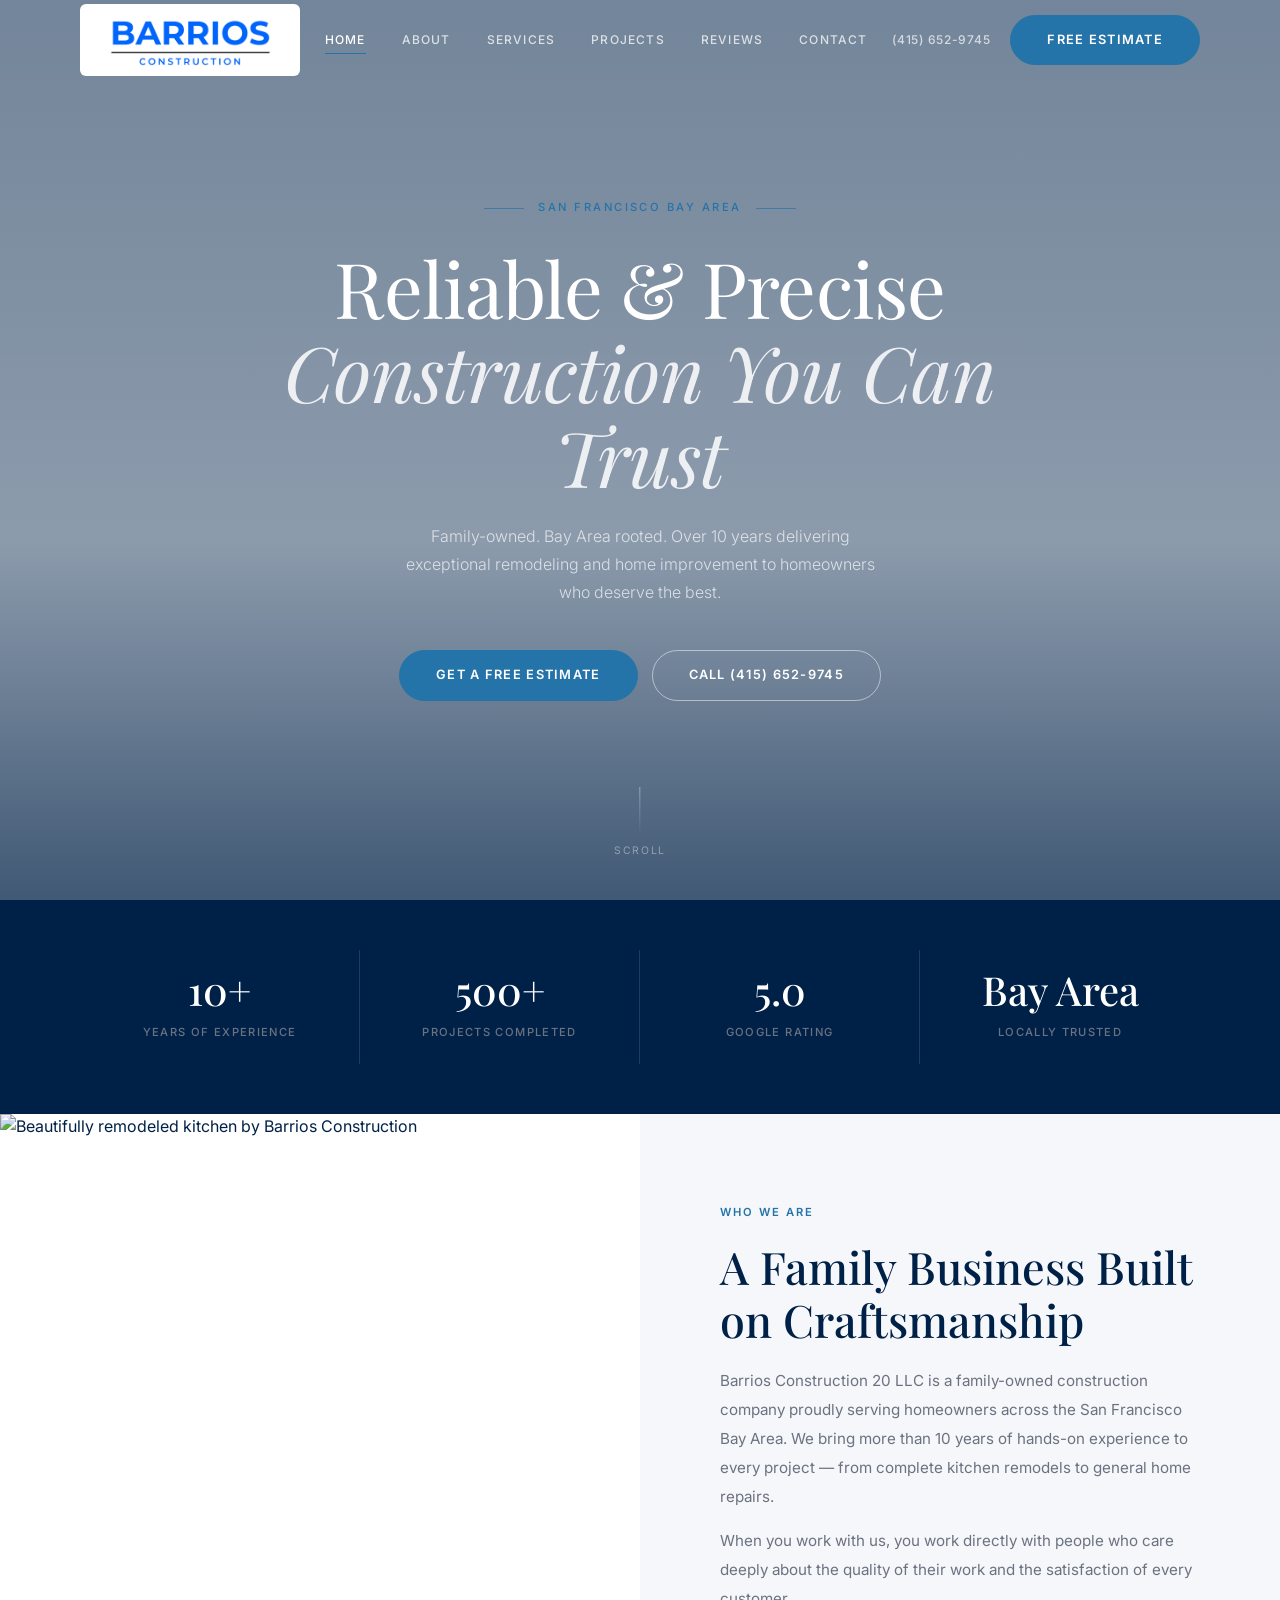
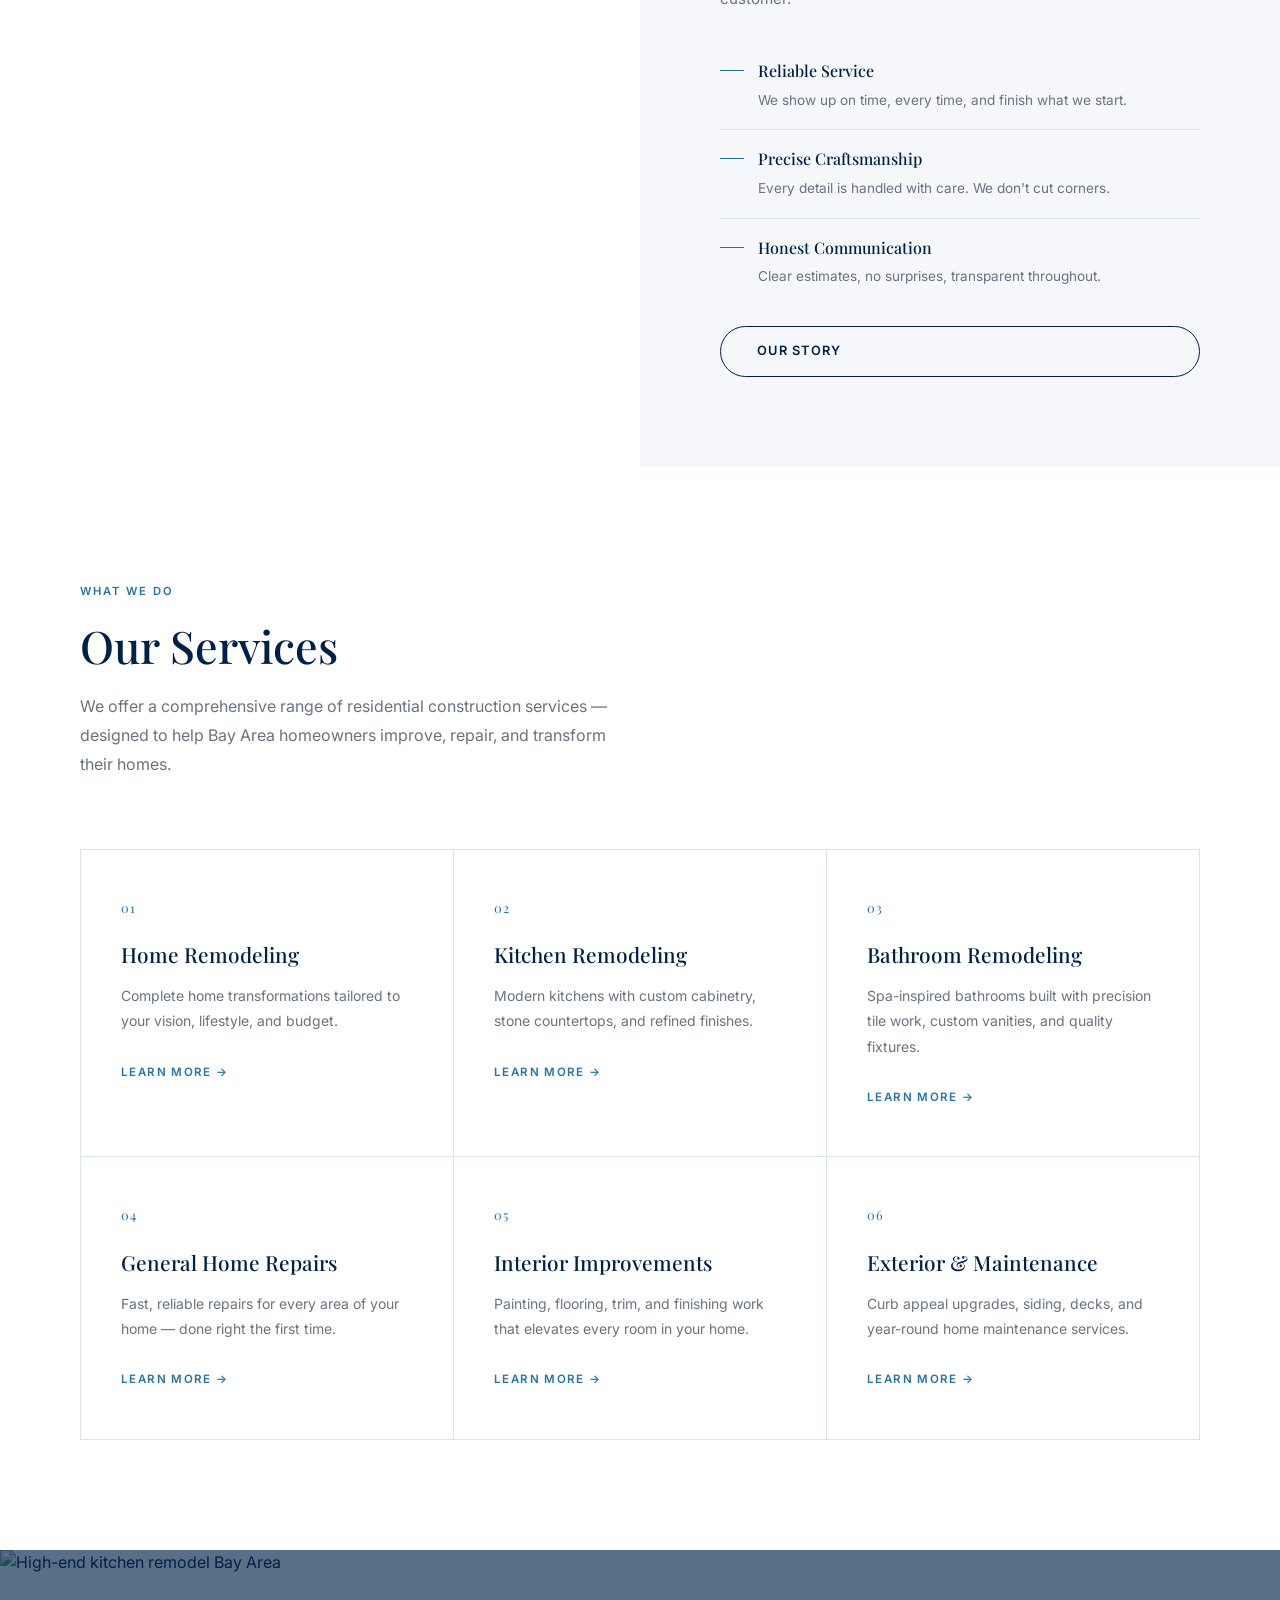
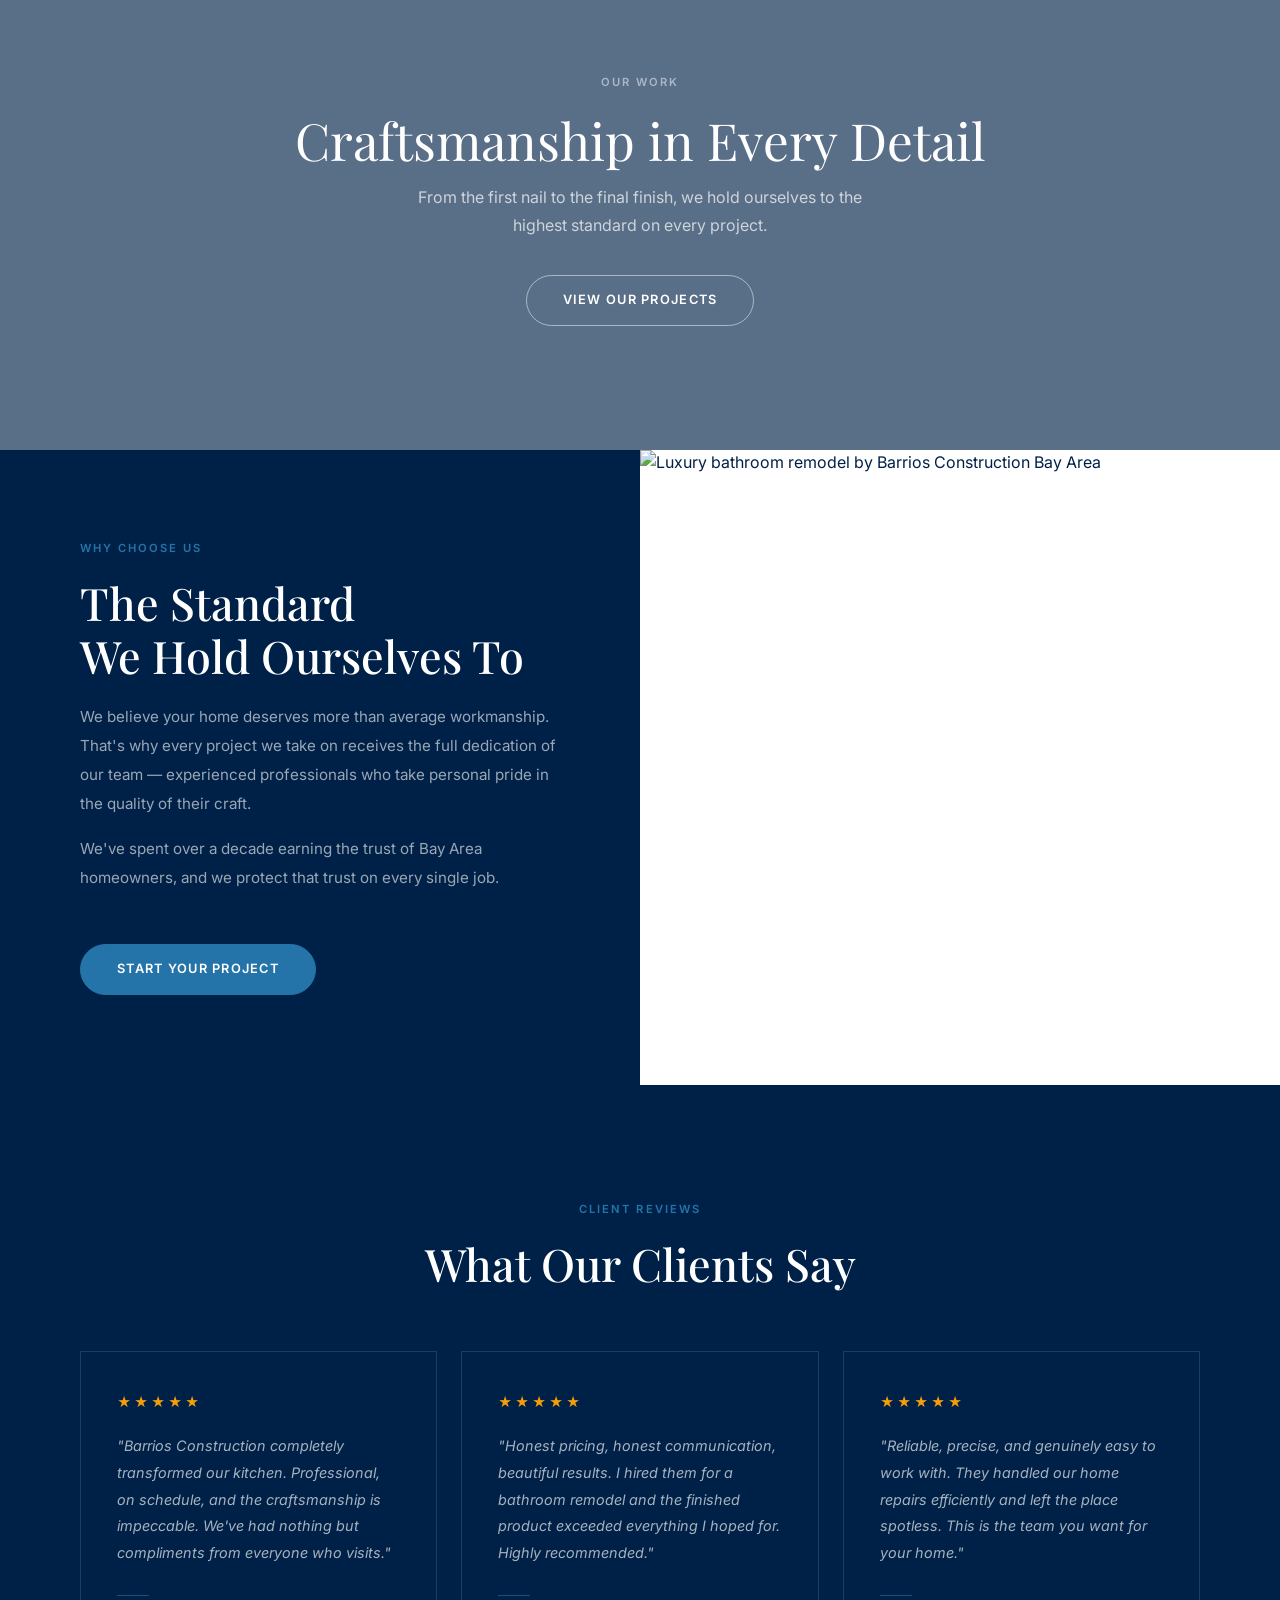
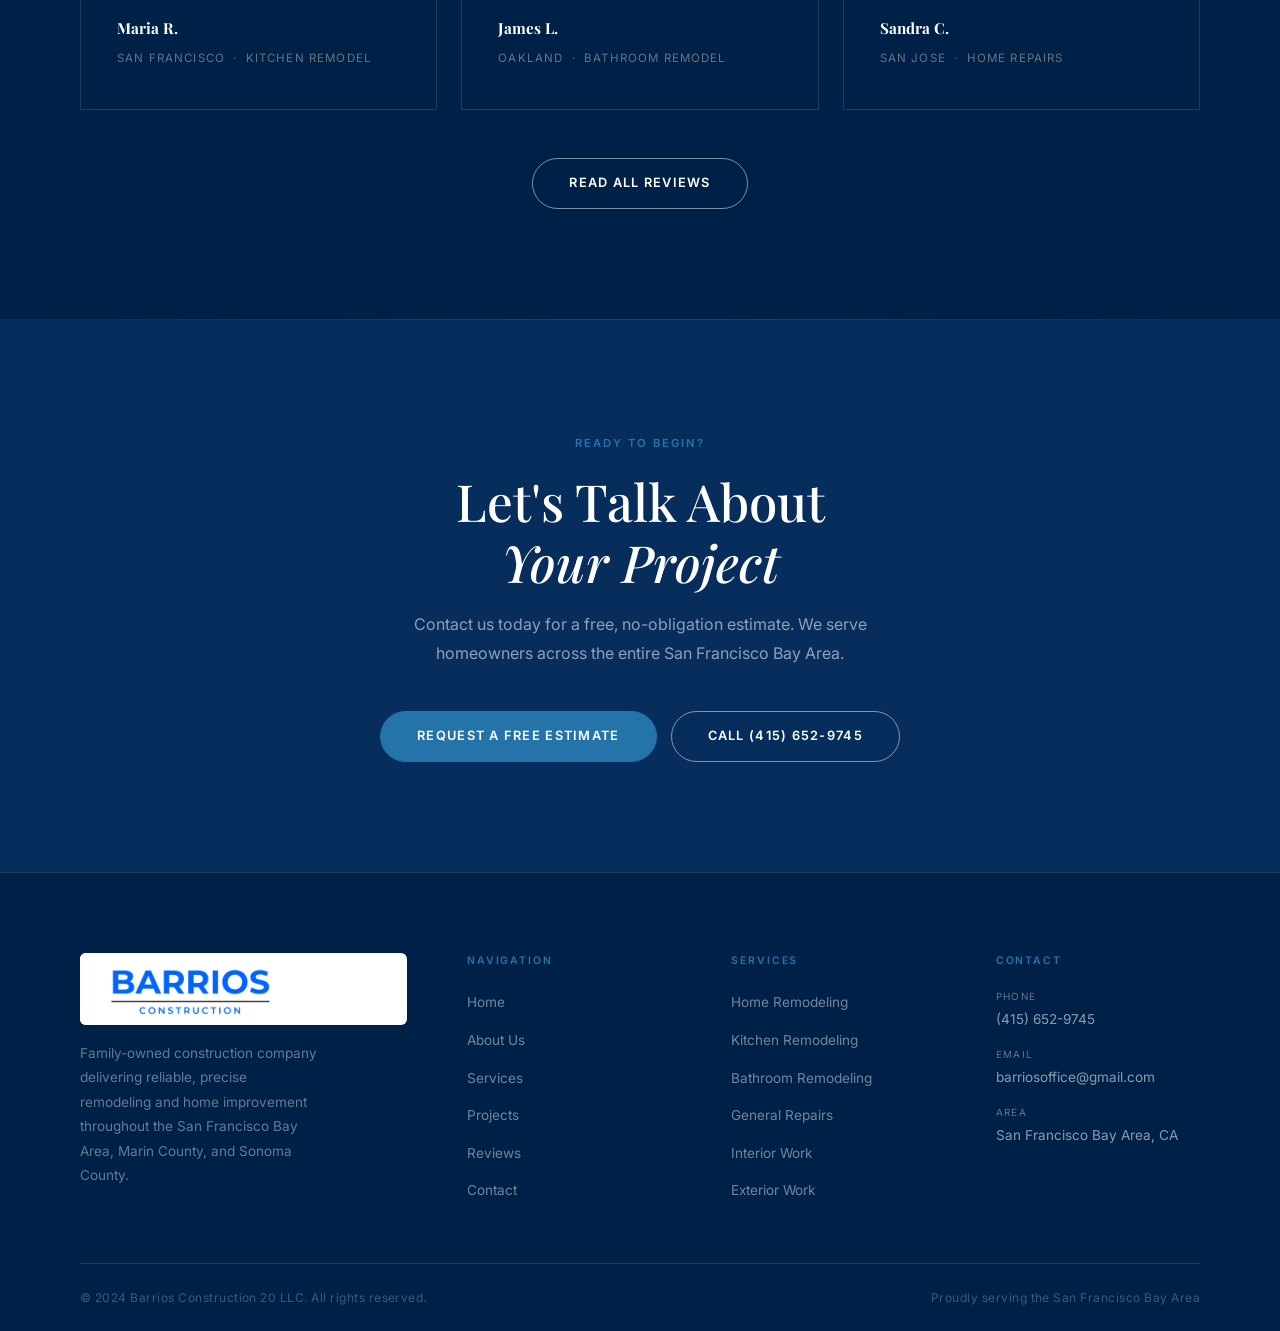
==== index.html @ 97665e60 "Add files via upload" ====
<!DOCTYPE html>
<html lang="en">
<head>
  <meta charset="UTF-8" />
  <meta name="viewport" content="width=device-width, initial-scale=1.0" />
  <title>Barrios Construction 20 LLC | Remodeling Contractor — San Francisco Bay Area</title>
  <meta name="description" content="Barrios Construction 20 LLC — family-owned remodeling contractor serving the San Francisco Bay Area. Kitchen remodeling, bathroom remodeling, and home improvement. Call (415) 652-9745." />
  <link rel="stylesheet" href="css/styles.css" />
  <script type="application/ld+json">
  {
    "@context": "https://schema.org",
    "@type": "GeneralContractor",
    "name": "Barrios Construction 20 LLC",
    "telephone": "+14156529745",
    "email": "barriosoffice@gmail.com",
    "areaServed": "San Francisco Bay Area",
    "address": { "@type": "PostalAddress", "addressRegion": "CA", "addressCountry": "US" }
  }
  </script>
</head>
<body>

  <header class="site-header">
    <div class="container">
      <div class="header-inner">
        <a href="index.html" class="logo logo-img-wrap">
          <img src="images/barrios-logo.png" alt="Barrios Construction" class="logo-img" />
        </a>
        <nav class="main-nav" aria-label="Main">
          <a href="index.html" class="active">Home</a>
          <a href="about.html">About</a>
          <a href="services.html">Services</a>
          <a href="projects.html">Projects</a>
          <a href="reviews.html">Reviews</a>
          <a href="contact.html">Contact</a>
        </nav>
        <div class="header-cta">
          <a href="tel:4156529745" class="header-phone">(415) 652-9745</a>
          <a href="contact.html" class="btn btn-gold">Free Estimate</a>
        </div>
        <button class="nav-toggle" aria-label="Menu" aria-expanded="false">
          <span></span><span></span><span></span>
        </button>
      </div>
    </div>
  </header>

  <main>

    <!-- HERO -->
    <section class="hero" aria-label="Hero">
      <div class="hero-bg"></div>
      <div class="hero-overlay"></div>
      <div class="hero-content">
        <div class="hero-eyebrow">San Francisco Bay Area</div>
        <h1>Reliable &amp; Precise<br><em>Construction You Can Trust</em></h1>
        <p class="hero-sub">Family-owned. Bay Area rooted. Over 10 years delivering exceptional remodeling and home improvement to homeowners who deserve the best.</p>
        <div class="hero-btns">
          <a href="contact.html" class="btn btn-gold">Get a Free Estimate</a>
          <a href="tel:4156529745" class="btn btn-outline-white">Call (415) 652-9745</a>
        </div>
      </div>
      <div class="hero-scroll" aria-hidden="true">
        <div class="scroll-line"></div>
        <span>Scroll</span>
      </div>
    </section>

    <!-- STATS STRIP -->
    <div class="intro-strip" aria-label="Company highlights">
      <div class="container">
        <div class="intro-strip-inner">
          <div class="intro-stat">
            <strong>10+</strong>
            <span>Years of Experience</span>
          </div>
          <div class="intro-stat">
            <strong>500+</strong>
            <span>Projects Completed</span>
          </div>
          <div class="intro-stat">
            <strong>5.0</strong>
            <span>Google Rating</span>
          </div>
          <div class="intro-stat">
            <strong>Bay Area</strong>
            <span>Locally Trusted</span>
          </div>
        </div>
      </div>
    </div>

    <!-- ABOUT SPLIT -->
    <section class="split-section" aria-labelledby="about-heading">
      <div class="split-img">
        <img src="https://images.unsplash.com/photo-1484154218962-a197022b5858?w=900&q=85" alt="Beautifully remodeled kitchen by Barrios Construction" loading="lazy" />
      </div>
      <div class="split-content light">
        <span class="eyebrow">Who We Are</span>
        <h2 class="section-title" id="about-heading">A Family Business Built on Craftsmanship</h2>
        <p>Barrios Construction 20 LLC is a family-owned construction company proudly serving homeowners across the San Francisco Bay Area. We bring more than 10 years of hands-on experience to every project — from complete kitchen remodels to general home repairs.</p>
        <p>When you work with us, you work directly with people who care deeply about the quality of their work and the satisfaction of every customer.</p>
        <div class="values-list">
          <div class="value-item">
            <div class="value-line"></div>
            <div>
              <h4>Reliable Service</h4>
              <p>We show up on time, every time, and finish what we start.</p>
            </div>
          </div>
          <div class="value-item">
            <div class="value-line"></div>
            <div>
              <h4>Precise Craftsmanship</h4>
              <p>Every detail is handled with care. We don't cut corners.</p>
            </div>
          </div>
          <div class="value-item">
            <div class="value-line"></div>
            <div>
              <h4>Honest Communication</h4>
              <p>Clear estimates, no surprises, transparent throughout.</p>
            </div>
          </div>
        </div>
        <a href="about.html" class="btn btn-outline-dark">Our Story</a>
      </div>
    </section>

    <!-- SERVICES -->
    <section class="section-pad" aria-labelledby="services-heading" style="background: var(--white);">
      <div class="container">
        <div class="services-intro">
          <span class="eyebrow">What We Do</span>
          <h2 class="section-title" id="services-heading">Our Services</h2>
          <p class="section-sub">We offer a comprehensive range of residential construction services — designed to help Bay Area homeowners improve, repair, and transform their homes.</p>
        </div>
        <div class="services-grid">
          <div class="service-card">
            <span class="service-num">01</span>
            <h3>Home Remodeling</h3>
            <p>Complete home transformations tailored to your vision, lifestyle, and budget.</p>
            <a href="services.html#home-remodeling" class="service-link">Learn more &rarr;</a>
          </div>
          <div class="service-card">
            <span class="service-num">02</span>
            <h3>Kitchen Remodeling</h3>
            <p>Modern kitchens with custom cabinetry, stone countertops, and refined finishes.</p>
            <a href="services.html#kitchen-remodeling" class="service-link">Learn more &rarr;</a>
          </div>
          <div class="service-card">
            <span class="service-num">03</span>
            <h3>Bathroom Remodeling</h3>
            <p>Spa-inspired bathrooms built with precision tile work, custom vanities, and quality fixtures.</p>
            <a href="services.html#bathroom-remodeling" class="service-link">Learn more &rarr;</a>
          </div>
          <div class="service-card">
            <span class="service-num">04</span>
            <h3>General Home Repairs</h3>
            <p>Fast, reliable repairs for every area of your home — done right the first time.</p>
            <a href="services.html#home-repairs" class="service-link">Learn more &rarr;</a>
          </div>
          <div class="service-card">
            <span class="service-num">05</span>
            <h3>Interior Improvements</h3>
            <p>Painting, flooring, trim, and finishing work that elevates every room in your home.</p>
            <a href="services.html#interior-improvements" class="service-link">Learn more &rarr;</a>
          </div>
          <div class="service-card">
            <span class="service-num">06</span>
            <h3>Exterior &amp; Maintenance</h3>
            <p>Curb appeal upgrades, siding, decks, and year-round home maintenance services.</p>
            <a href="services.html#exterior-improvements" class="service-link">Learn more &rarr;</a>
          </div>
        </div>
      </div>
    </section>

    <!-- FULL BLEED IMAGE BANNER -->
    <div class="img-banner" aria-hidden="true">
      <img src="https://images.unsplash.com/photo-1556912173-3bb406ef7e77?w=1600&q=85" alt="High-end kitchen remodel Bay Area" loading="lazy" />
      <div class="img-banner-overlay">
        <span class="eyebrow eyebrow-light">Our Work</span>
        <h2>Craftsmanship in Every Detail</h2>
        <p>From the first nail to the final finish, we hold ourselves to the highest standard on every project.</p>
        <a href="projects.html" class="btn btn-outline-white">View Our Projects</a>
      </div>
    </div>

    <!-- SECOND SPLIT — DARK -->
    <section class="split-section" aria-labelledby="quality-heading">
      <div class="split-content dark">
        <span class="eyebrow">Why Choose Us</span>
        <h2 class="section-title section-title-light" id="quality-heading">The Standard<br>We Hold Ourselves To</h2>
        <p>We believe your home deserves more than average workmanship. That's why every project we take on receives the full dedication of our team — experienced professionals who take personal pride in the quality of their craft.</p>
        <p>We've spent over a decade earning the trust of Bay Area homeowners, and we protect that trust on every single job.</p>
        <div style="margin-top: 36px;">
          <a href="contact.html" class="btn btn-gold">Start Your Project</a>
        </div>
      </div>
      <div class="split-img">
        <img src="https://images.unsplash.com/photo-1552321554-5fefe8c9ef14?w=900&q=85" alt="Luxury bathroom remodel by Barrios Construction Bay Area" loading="lazy" />
      </div>
    </section>

    <!-- TESTIMONIALS -->
    <section class="testimonials-section section-pad" aria-labelledby="testimonials-heading">
      <div class="container">
        <div class="text-center">
          <span class="eyebrow">Client Reviews</span>
          <h2 class="section-title section-title-light" id="testimonials-heading">What Our Clients Say</h2>
        </div>
        <div class="testimonials-grid">
          <div class="testimonial-card">
            <div class="stars"><span class="star">★</span><span class="star">★</span><span class="star">★</span><span class="star">★</span><span class="star">★</span></div>
            <p class="testimonial-text">"Barrios Construction completely transformed our kitchen. Professional, on schedule, and the craftsmanship is impeccable. We've had nothing but compliments from everyone who visits."</p>
            <div class="testimonial-divider"></div>
            <div class="testimonial-author">
              <strong>Maria R.</strong>
              <span>San Francisco &nbsp;·&nbsp; Kitchen Remodel</span>
            </div>
          </div>
          <div class="testimonial-card">
            <div class="stars"><span class="star">★</span><span class="star">★</span><span class="star">★</span><span class="star">★</span><span class="star">★</span></div>
            <p class="testimonial-text">"Honest pricing, honest communication, beautiful results. I hired them for a bathroom remodel and the finished product exceeded everything I hoped for. Highly recommended."</p>
            <div class="testimonial-divider"></div>
            <div class="testimonial-author">
              <strong>James L.</strong>
              <span>Oakland &nbsp;·&nbsp; Bathroom Remodel</span>
            </div>
          </div>
          <div class="testimonial-card">
            <div class="stars"><span class="star">★</span><span class="star">★</span><span class="star">★</span><span class="star">★</span><span class="star">★</span></div>
            <p class="testimonial-text">"Reliable, precise, and genuinely easy to work with. They handled our home repairs efficiently and left the place spotless. This is the team you want for your home."</p>
            <div class="testimonial-divider"></div>
            <div class="testimonial-author">
              <strong>Sandra C.</strong>
              <span>San Jose &nbsp;·&nbsp; Home Repairs</span>
            </div>
          </div>
        </div>
        <div class="text-center" style="margin-top: 48px;">
          <a href="reviews.html" class="btn btn-outline-white">Read All Reviews</a>
        </div>
      </div>
    </section>

    <!-- CTA -->
    <section class="cta-section" aria-labelledby="cta-heading">
      <div class="container">
        <span class="eyebrow">Ready to Begin?</span>
        <h2 id="cta-heading">Let's Talk About<br><em>Your Project</em></h2>
        <p>Contact us today for a free, no-obligation estimate. We serve homeowners across the entire San Francisco Bay Area.</p>
        <div class="cta-btns">
          <a href="contact.html" class="btn btn-gold">Request a Free Estimate</a>
          <a href="tel:4156529745" class="btn btn-outline-white">Call (415) 652-9745</a>
        </div>
      </div>
    </section>

  </main>

  <!-- FOOTER -->
  <footer class="site-footer">
    <div class="container">
      <div class="footer-top">
        <div class="footer-brand">
          <a href="index.html" class="logo logo-img-wrap">
            <img src="images/barrios-logo.png" alt="Barrios Construction" class="logo-img" />
          </a>
          <p class="footer-tagline">Family-owned construction company delivering reliable, precise remodeling and home improvement throughout the San Francisco Bay Area, Marin County, and Sonoma County.</p>
        </div>
        <div class="footer-col">
          <h4>Navigation</h4>
          <ul>
            <li><a href="index.html">Home</a></li>
            <li><a href="about.html">About Us</a></li>
            <li><a href="services.html">Services</a></li>
            <li><a href="projects.html">Projects</a></li>
            <li><a href="reviews.html">Reviews</a></li>
            <li><a href="contact.html">Contact</a></li>
          </ul>
        </div>
        <div class="footer-col">
          <h4>Services</h4>
          <ul>
            <li><a href="services.html">Home Remodeling</a></li>
            <li><a href="services.html">Kitchen Remodeling</a></li>
            <li><a href="services.html">Bathroom Remodeling</a></li>
            <li><a href="services.html">General Repairs</a></li>
            <li><a href="services.html">Interior Work</a></li>
            <li><a href="services.html">Exterior Work</a></li>
          </ul>
        </div>
        <div class="footer-col">
          <h4>Contact</h4>
          <div class="footer-contact-item">
            <span class="footer-contact-label">Phone</span>
            <a href="tel:4156529745" class="footer-contact-value">(415) 652-9745</a>
          </div>
          <div class="footer-contact-item">
            <span class="footer-contact-label">Email</span>
            <a href="mailto:barriosoffice@gmail.com" class="footer-contact-value">barriosoffice@gmail.com</a>
          </div>
          <div class="footer-contact-item">
            <span class="footer-contact-label">Area</span>
            <span class="footer-contact-value">San Francisco Bay Area, CA</span>
          </div>
        </div>
      </div>
      <div class="footer-bottom">
        <p>&copy; 2024 Barrios Construction 20 LLC. All rights reserved.</p>
        <p>Proudly serving the San Francisco Bay Area</p>
      </div>
    </div>
  </footer>

  <script src="js/main.js"></script>
</body>
</html>
---- css/styles.css ----
/* ============================================================
   Barrios Construction 20 LLC — Luxury Redesign
   ============================================================ */

@import url('https://fonts.googleapis.com/css2?family=Playfair+Display:ital,wght@0,400;0,500;0,600;0,700;1,400;1,500&family=Inter:wght@300;400;500;600&display=swap');

/* ---------- Variables ---------- */
:root {
  --dark:        #002147;
  --dark-2:      #062D5C;
  --dark-3:      #0E3870;
  --gold:        #2574A9;
  --gold-light:  #3A8DC4;
  --white:       #FFFFFF;
  --off-white:   #F5F7FA;
  --gray:        #6B7280;
  --gray-light:  #9AAFC8;
  --border:      rgba(255,255,255,0.12);
  --border-dark: #D8E4F0;
  --max-width:   1200px;
  --header-h:    80px;
  --transition:  0.3s ease;
  --serif:       'Playfair Display', Georgia, serif;
  --sans:        'Inter', -apple-system, sans-serif;
}

/* ---------- Reset ---------- */
*, *::before, *::after { box-sizing: border-box; margin: 0; padding: 0; }
html { scroll-behavior: smooth; font-size: 16px; }
body {
  font-family: var(--sans);
  background: var(--white);
  color: var(--dark);
  line-height: 1.6;
  -webkit-font-smoothing: antialiased;
}
img { max-width: 100%; height: auto; display: block; }
a { color: inherit; text-decoration: none; }
ul { list-style: none; }
button { cursor: pointer; border: none; background: none; font-family: inherit; }

/* ---------- Utilities ---------- */
.container {
  max-width: var(--max-width);
  margin: 0 auto;
  padding: 0 40px;
}

.section-pad    { padding: 110px 0; }
.section-pad-sm { padding: 70px 0; }

.eyebrow {
  display: inline-block;
  font-family: var(--sans);
  font-size: 0.7rem;
  font-weight: 600;
  letter-spacing: 0.18em;
  text-transform: uppercase;
  color: var(--gold);
  margin-bottom: 18px;
}

.eyebrow-light { color: rgba(255,255,255,0.5); }

h1, h2, h3 { font-family: var(--serif); font-weight: 500; line-height: 1.2; }

.section-title {
  font-size: clamp(2rem, 3.5vw, 3rem);
  color: var(--dark);
  margin-bottom: 20px;
}

.section-title-light { color: var(--white); }

.section-sub {
  font-size: 1rem;
  color: var(--gray);
  max-width: 560px;
  line-height: 1.8;
}

.text-center { text-align: center; }
.text-center .section-sub { margin: 0 auto; }

/* ---------- Buttons ---------- */
.btn {
  display: inline-flex;
  align-items: center;
  gap: 10px;
  padding: 14px 36px;
  border-radius: 100px;
  font-family: var(--sans);
  font-size: 0.8rem;
  font-weight: 600;
  letter-spacing: 0.1em;
  text-transform: uppercase;
  transition: all var(--transition);
  white-space: nowrap;
}

.btn-gold {
  background: var(--gold);
  color: var(--white);
  border: 1px solid var(--gold);
}
.btn-gold:hover {
  background: var(--gold-light);
  border-color: var(--gold-light);
}

.btn-outline-white {
  background: transparent;
  color: var(--white);
  border: 1px solid rgba(255,255,255,0.5);
}
.btn-outline-white:hover {
  background: var(--white);
  color: var(--dark);
  border-color: var(--white);
}

/* Ensure site header scrolled state uses deep navy */
/* (already handled by --dark variable) */

.btn-outline-dark {
  background: transparent;
  color: var(--dark);
  border: 1px solid var(--dark);
}
.btn-outline-dark:hover {
  background: var(--dark);
  color: var(--white);
}

.btn-outline-gold {
  background: transparent;
  color: var(--gold);
  border: 1px solid var(--gold);
}
.btn-outline-gold:hover {
  background: var(--gold);
  color: var(--white);
}

/* ---------- Header ---------- */
.site-header {
  position: fixed;
  top: 0;
  left: 0;
  right: 0;
  z-index: 1000;
  height: var(--header-h);
  transition: background var(--transition), box-shadow var(--transition);
}

.site-header.scrolled {
  background: var(--dark);
  box-shadow: 0 2px 40px rgba(0,0,0,0.3);
}

.header-inner {
  display: flex;
  align-items: center;
  justify-content: space-between;
  height: var(--header-h);
}

/* Logo */
.logo {
  display: flex;
  flex-direction: column;
  line-height: 1.2;
}
.logo-name {
  font-family: var(--serif);
  font-size: 1.15rem;
  font-weight: 600;
  color: var(--white);
  letter-spacing: 0.02em;
}
.logo-sub {
  font-size: 0.65rem;
  font-weight: 400;
  letter-spacing: 0.15em;
  text-transform: uppercase;
  color: var(--gold);
}

.logo-img-wrap {
  display: block;
  line-height: 1;
  overflow: hidden;
  border-radius: 6px;
  background: #fff;
}
.logo-img {
  height: 72px;
  width: 220px;
  display: block;
  object-fit: cover;
  object-position: center 50%;
  padding: 0;
  background: transparent;
  border-radius: 0;
  max-width: none;
}

/* Nav */
.main-nav {
  display: flex;
  align-items: center;
  gap: 36px;
}
.main-nav a {
  font-size: 0.75rem;
  font-weight: 500;
  letter-spacing: 0.1em;
  text-transform: uppercase;
  color: rgba(255,255,255,0.75);
  transition: color var(--transition);
  position: relative;
}
.main-nav a::after {
  content: '';
  position: absolute;
  bottom: -4px;
  left: 0;
  width: 0;
  height: 1px;
  background: var(--gold);
  transition: width var(--transition);
}
.main-nav a:hover,
.main-nav a.active {
  color: var(--white);
}
.main-nav a:hover::after,
.main-nav a.active::after {
  width: 100%;
}

.header-cta {
  display: flex;
  align-items: center;
  gap: 20px;
}

.header-phone {
  font-size: 0.75rem;
  font-weight: 500;
  letter-spacing: 0.06em;
  color: rgba(255,255,255,0.7);
  transition: color var(--transition);
}
.header-phone:hover { color: var(--gold); }

.nav-toggle {
  display: none;
  flex-direction: column;
  gap: 5px;
  padding: 6px;
}
.nav-toggle span {
  display: block;
  width: 24px;
  height: 1.5px;
  background: var(--white);
  border-radius: 2px;
  transition: all var(--transition);
}
.nav-toggle.open span:nth-child(1) { transform: rotate(45deg) translate(4.5px, 4.5px); }
.nav-toggle.open span:nth-child(2) { opacity: 0; }
.nav-toggle.open span:nth-child(3) { transform: rotate(-45deg) translate(4.5px, -4.5px); }

/* ---------- Hero ---------- */
.hero {
  position: relative;
  height: 100vh;
  min-height: 680px;
  display: flex;
  align-items: center;
  justify-content: center;
  text-align: center;
  overflow: hidden;
}

.hero-bg {
  position: absolute;
  inset: 0;
  background-image: url('https://images.unsplash.com/photo-1556911220-bff31c812dba?w=1800&q=90');
  background-size: cover;
  background-position: center;
}

.hero-overlay {
  position: absolute;
  inset: 0;
  background: linear-gradient(to bottom,
    rgba(0,33,71,0.55) 0%,
    rgba(0,33,71,0.45) 60%,
    rgba(0,33,71,0.75) 100%
  );
}

.hero-content {
  position: relative;
  z-index: 2;
  max-width: 820px;
  padding: 0 20px;
}

.hero-eyebrow {
  font-size: 0.7rem;
  font-weight: 500;
  letter-spacing: 0.22em;
  text-transform: uppercase;
  color: var(--gold);
  margin-bottom: 28px;
  display: flex;
  align-items: center;
  justify-content: center;
  gap: 14px;
}
.hero-eyebrow::before,
.hero-eyebrow::after {
  content: '';
  display: inline-block;
  width: 40px;
  height: 1px;
  background: var(--gold);
  opacity: 0.7;
}

.hero h1 {
  font-size: clamp(2.8rem, 6vw, 5rem);
  font-weight: 400;
  color: var(--white);
  line-height: 1.1;
  margin-bottom: 24px;
  letter-spacing: -0.01em;
}

.hero h1 em {
  font-style: italic;
  color: rgba(255,255,255,0.85);
}

.hero-sub {
  font-size: 1rem;
  color: rgba(255,255,255,0.7);
  max-width: 480px;
  margin: 0 auto 44px;
  line-height: 1.75;
  font-weight: 300;
}

.hero-btns {
  display: flex;
  justify-content: center;
  flex-wrap: wrap;
  gap: 14px;
}

.hero-scroll {
  position: absolute;
  bottom: 40px;
  left: 50%;
  transform: translateX(-50%);
  z-index: 2;
  display: flex;
  flex-direction: column;
  align-items: center;
  gap: 8px;
  color: rgba(255,255,255,0.4);
  font-size: 0.65rem;
  letter-spacing: 0.15em;
  text-transform: uppercase;
}

.scroll-line {
  width: 1px;
  height: 48px;
  background: linear-gradient(to bottom, rgba(255,255,255,0.4), transparent);
  animation: scrollPulse 2s ease-in-out infinite;
}

@keyframes scrollPulse {
  0%, 100% { opacity: 0.4; }
  50% { opacity: 1; }
}

/* ---------- Intro Strip ---------- */
.intro-strip {
  background: var(--dark);
  padding: 50px 0;
}

.intro-strip-inner {
  display: grid;
  grid-template-columns: repeat(4, 1fr);
  gap: 0;
  text-align: center;
}

.intro-stat {
  padding: 20px 30px;
  border-right: 1px solid var(--border);
}
.intro-stat:last-child { border-right: none; }

.intro-stat strong {
  display: block;
  font-family: var(--serif);
  font-size: 2.5rem;
  font-weight: 500;
  color: var(--white);
  line-height: 1;
  margin-bottom: 8px;
}

.intro-stat span {
  font-size: 0.7rem;
  font-weight: 500;
  letter-spacing: 0.12em;
  text-transform: uppercase;
  color: var(--gray);
}

/* ---------- About / Story ---------- */
.split-section {
  display: grid;
  grid-template-columns: 1fr 1fr;
  min-height: 600px;
}

.split-img {
  position: relative;
  overflow: hidden;
}

.split-img img {
  width: 100%;
  height: 100%;
  object-fit: cover;
  transition: transform 0.7s ease;
}

.split-img:hover img { transform: scale(1.03); }

.split-content {
  padding: 90px 80px;
  display: flex;
  flex-direction: column;
  justify-content: center;
}

.split-content.dark {
  background: var(--dark);
}

.split-content.light {
  background: var(--off-white);
}

.split-content p {
  font-size: 0.95rem;
  color: var(--gray);
  line-height: 1.9;
  margin-bottom: 16px;
}

.split-content.dark p { color: rgba(255,255,255,0.6); }
.split-content.dark .section-title { color: var(--white); }

.values-list {
  margin: 28px 0 36px;
  display: flex;
  flex-direction: column;
  gap: 16px;
}

.value-item {
  display: flex;
  align-items: flex-start;
  gap: 14px;
  padding-bottom: 16px;
  border-bottom: 1px solid var(--border-dark);
}

.value-item:last-child { border-bottom: none; padding-bottom: 0; }

.value-line {
  width: 24px;
  height: 1px;
  background: var(--gold);
  margin-top: 12px;
  flex-shrink: 0;
}

.value-item h4 {
  font-family: var(--serif);
  font-size: 1rem;
  font-weight: 500;
  color: var(--dark);
  margin-bottom: 4px;
}

.value-item p {
  font-size: 0.85rem;
  color: var(--gray);
  margin-bottom: 0;
  border-bottom: none;
}

.split-content.dark .value-item {
  border-bottom-color: var(--border);
}
.split-content.dark .value-item h4 { color: var(--white); }

/* ---------- Services ---------- */
.services-intro {
  max-width: 640px;
  margin-bottom: 70px;
}

.services-grid {
  display: grid;
  grid-template-columns: repeat(3, 1fr);
  gap: 1px;
  background: var(--border-dark);
  border: 1px solid var(--border-dark);
}

.service-card {
  background: var(--white);
  padding: 48px 40px;
  transition: background var(--transition);
  cursor: default;
}

.service-card:hover {
  background: var(--off-white);
}

.service-num {
  font-family: var(--serif);
  font-size: 0.8rem;
  color: var(--gold);
  letter-spacing: 0.1em;
  margin-bottom: 24px;
  display: block;
}

.service-card h3 {
  font-size: 1.3rem;
  font-weight: 500;
  color: var(--dark);
  margin-bottom: 16px;
}

.service-card p {
  font-size: 0.875rem;
  color: var(--gray);
  line-height: 1.8;
  margin-bottom: 24px;
}

.service-link {
  font-size: 0.72rem;
  font-weight: 600;
  letter-spacing: 0.12em;
  text-transform: uppercase;
  color: var(--gold);
  display: inline-flex;
  align-items: center;
  gap: 8px;
  transition: gap var(--transition);
}
.service-link:hover { gap: 14px; }

/* ---------- Full-bleed Image Banner ---------- */
.img-banner {
  position: relative;
  height: 500px;
  overflow: hidden;
}

.img-banner img {
  width: 100%;
  height: 100%;
  object-fit: cover;
}

.img-banner-overlay {
  position: absolute;
  inset: 0;
  background: rgba(0,33,71,0.65);
  display: flex;
  align-items: center;
  justify-content: center;
  flex-direction: column;
  text-align: center;
  padding: 40px;
}

.img-banner-overlay h2 {
  font-size: clamp(2rem, 4vw, 3.5rem);
  color: var(--white);
  font-weight: 400;
  margin-bottom: 12px;
}

.img-banner-overlay p {
  font-size: 1rem;
  color: rgba(255,255,255,0.7);
  margin-bottom: 36px;
  max-width: 480px;
  line-height: 1.75;
}

/* ---------- Gallery ---------- */
.gallery-filters {
  display: flex;
  align-items: center;
  gap: 8px;
  margin-bottom: 48px;
  flex-wrap: wrap;
}

.filter-btn {
  padding: 9px 24px;
  border-radius: 100px;
  border: 1px solid var(--border-dark);
  font-size: 0.72rem;
  font-weight: 600;
  letter-spacing: 0.1em;
  text-transform: uppercase;
  color: var(--gray);
  transition: all var(--transition);
}
.filter-btn:hover,
.filter-btn.active {
  border-color: var(--dark);
  color: var(--dark);
  background: var(--dark);
  color: var(--white);
}

.gallery-masonry {
  columns: 3;
  column-gap: 16px;
}

.gallery-item {
  break-inside: avoid;
  margin-bottom: 16px;
  overflow: hidden;
  position: relative;
  cursor: pointer;
}

.gallery-item img {
  width: 100%;
  display: block;
  transition: transform 0.5s ease;
}

.gallery-item:hover img { transform: scale(1.04); }

.gallery-item-overlay {
  position: absolute;
  inset: 0;
  background: rgba(0,33,71,0);
  display: flex;
  align-items: center;
  justify-content: center;
  transition: background var(--transition);
}

.gallery-item:hover .gallery-item-overlay {
  background: rgba(0,33,71,0.40);
}

.gallery-item-overlay span {
  color: var(--white);
  font-size: 0.7rem;
  font-weight: 600;
  letter-spacing: 0.15em;
  text-transform: uppercase;
  opacity: 0;
  transform: translateY(8px);
  transition: all var(--transition);
}

.gallery-item:hover .gallery-item-overlay span {
  opacity: 1;
  transform: translateY(0);
}

.gallery-item.hidden { display: none; }

/* ---------- Before / After ---------- */
.ba-grid {
  display: grid;
  grid-template-columns: 1fr 1fr;
  gap: 24px;
}

.ba-pair {}

.ba-images {
  display: grid;
  grid-template-columns: 1fr 1fr;
  gap: 3px;
  margin-bottom: 0;
}

.ba-img-wrap {
  position: relative;
  overflow: hidden;
  aspect-ratio: 1;
}

.ba-img-wrap img {
  width: 100%;
  height: 100%;
  object-fit: cover;
}

.ba-badge {
  position: absolute;
  top: 14px;
  left: 14px;
  font-size: 0.62rem;
  font-weight: 600;
  letter-spacing: 0.14em;
  text-transform: uppercase;
  padding: 5px 12px;
  background: rgba(20,20,20,0.75);
  color: var(--white);
  backdrop-filter: blur(4px);
}

.ba-badge.after { background: rgba(184,150,90,0.85); }

.ba-caption {
  background: var(--dark);
  padding: 18px 22px;
  font-size: 0.75rem;
  font-weight: 500;
  letter-spacing: 0.08em;
  text-transform: uppercase;
  color: rgba(255,255,255,0.6);
}

/* ---------- Testimonials ---------- */
.testimonials-section {
  background: var(--dark);
}

.testimonials-grid {
  display: grid;
  grid-template-columns: repeat(3, 1fr);
  gap: 24px;
  margin-top: 60px;
}

.testimonial-card {
  border: 1px solid var(--border);
  padding: 40px 36px;
  transition: border-color var(--transition);
}

.testimonial-card:hover {
  border-color: var(--gold);
}

.quote-mark {
  font-family: var(--serif);
  font-size: 4rem;
  color: var(--gold);
  line-height: 1;
  margin-bottom: 16px;
  opacity: 0.6;
}

.testimonial-text {
  font-size: 0.9rem;
  color: rgba(255,255,255,0.65);
  line-height: 1.85;
  margin-bottom: 28px;
  font-style: italic;
}

.testimonial-divider {
  width: 32px;
  height: 1px;
  background: var(--gold);
  margin-bottom: 20px;
  opacity: 0.6;
}

.testimonial-author strong {
  display: block;
  font-family: var(--serif);
  font-size: 0.95rem;
  color: var(--white);
  margin-bottom: 4px;
}

.testimonial-author span {
  font-size: 0.72rem;
  letter-spacing: 0.1em;
  text-transform: uppercase;
  color: var(--gray);
}

.stars {
  display: flex;
  gap: 3px;
  margin-bottom: 20px;
}

.star { color: #F59E0B; font-size: 0.85rem; }

/* ---------- CTA Dark Section ---------- */
.cta-section {
  background: var(--dark-2);
  padding: 110px 0;
  text-align: center;
  position: relative;
  overflow: hidden;
}

.cta-section::before {
  content: '';
  position: absolute;
  top: 0; left: 0; right: 0;
  height: 1px;
  background: linear-gradient(to right, transparent, var(--gold), transparent);
  opacity: 0.4;
}

.cta-section h2 {
  font-size: clamp(2.2rem, 4vw, 3.5rem);
  color: var(--white);
  margin-bottom: 16px;
}

.cta-section p {
  font-size: 1rem;
  color: rgba(255,255,255,0.55);
  max-width: 480px;
  margin: 0 auto 44px;
  line-height: 1.8;
}

.cta-btns {
  display: flex;
  justify-content: center;
  flex-wrap: wrap;
  gap: 14px;
}

/* ---------- Page Hero (inner pages) ---------- */
.page-hero {
  position: relative;
  height: 400px;
  display: flex;
  align-items: flex-end;
  padding-bottom: 60px;
  overflow: hidden;
}

.page-hero-bg {
  position: absolute;
  inset: 0;
  background-size: cover;
  background-position: center;
}

.page-hero-overlay {
  position: absolute;
  inset: 0;
  background: linear-gradient(to top, rgba(0,33,71,0.90) 0%, rgba(0,33,71,0.30) 100%);
}

.page-hero-content {
  position: relative;
  z-index: 2;
}

.page-hero h1 {
  font-size: clamp(2.5rem, 5vw, 4rem);
  color: var(--white);
  font-weight: 400;
  line-height: 1.1;
  margin-top: 12px;
}

/* ---------- Services Page ---------- */
.services-list { display: flex; flex-direction: column; }

.service-section {
  display: grid;
  grid-template-columns: 1fr 1fr;
  min-height: 520px;
}

.service-section.reverse { direction: rtl; }
.service-section.reverse > * { direction: ltr; }

.service-section-img {
  position: relative;
  overflow: hidden;
}

.service-section-img img {
  width: 100%;
  height: 100%;
  object-fit: cover;
  transition: transform 0.7s ease;
}

.service-section:hover .service-section-img img {
  transform: scale(1.04);
}

.service-section-content {
  background: var(--off-white);
  padding: 80px 70px;
  display: flex;
  flex-direction: column;
  justify-content: center;
}

.service-section-content h2 {
  font-size: clamp(1.8rem, 2.5vw, 2.4rem);
  color: var(--dark);
  margin-bottom: 20px;
}

.service-section-content p {
  font-size: 0.92rem;
  color: var(--gray);
  line-height: 1.9;
  margin-bottom: 14px;
}

.service-features {
  margin: 20px 0 32px;
  display: flex;
  flex-direction: column;
  gap: 10px;
}

.service-features li {
  display: flex;
  align-items: center;
  gap: 12px;
  font-size: 0.85rem;
  color: var(--dark);
}

.feature-dot {
  width: 5px;
  height: 5px;
  border-radius: 50%;
  background: var(--gold);
  flex-shrink: 0;
}

.service-section.alt .service-section-content {
  background: var(--white);
}

/* ---------- Reviews Page ---------- */
.reviews-hero-extra {
  margin-top: 20px;
  display: flex;
  align-items: center;
  gap: 16px;
}

.big-rating {
  font-family: var(--serif);
  font-size: 4rem;
  font-weight: 600;
  color: var(--white);
  line-height: 1;
}

.rating-info .stars { margin-bottom: 4px; }
.rating-info span {
  font-size: 0.72rem;
  letter-spacing: 0.1em;
  text-transform: uppercase;
  color: rgba(255,255,255,0.5);
}

.google-link-card {
  display: inline-flex;
  align-items: center;
  gap: 10px;
  padding: 14px 28px;
  border: 1px solid var(--border-dark);
  font-size: 0.78rem;
  font-weight: 600;
  letter-spacing: 0.06em;
  color: var(--dark);
  transition: all var(--transition);
  margin-bottom: 60px;
}

.google-link-card:hover {
  background: var(--dark);
  color: var(--white);
  border-color: var(--dark);
}

/* ---------- Contact Page ---------- */
.contact-grid {
  display: grid;
  grid-template-columns: 1fr 1.5fr;
  gap: 80px;
  align-items: start;
}

.contact-info h2 {
  font-size: clamp(1.8rem, 3vw, 2.8rem);
  margin-bottom: 20px;
}

.contact-info > p {
  font-size: 0.9rem;
  color: var(--gray);
  line-height: 1.9;
  margin-bottom: 40px;
}

.contact-detail {
  display: flex;
  align-items: flex-start;
  gap: 16px;
  padding: 20px 0;
  border-bottom: 1px solid var(--border-dark);
}

.contact-detail:first-of-type { border-top: 1px solid var(--border-dark); }

.contact-detail-label {
  font-size: 0.65rem;
  font-weight: 600;
  letter-spacing: 0.15em;
  text-transform: uppercase;
  color: var(--gold);
  width: 80px;
  flex-shrink: 0;
  padding-top: 2px;
}

.contact-detail-value {
  font-size: 0.92rem;
  color: var(--dark);
}

.contact-detail-value a {
  transition: color var(--transition);
}
.contact-detail-value a:hover { color: var(--gold); }

.area-tags {
  display: flex;
  flex-wrap: wrap;
  gap: 8px;
  margin-top: 32px;
}

.area-tag {
  font-size: 0.7rem;
  font-weight: 500;
  letter-spacing: 0.08em;
  text-transform: uppercase;
  padding: 7px 16px;
  border: 1px solid var(--border-dark);
  color: var(--gray);
}

/* Contact Form */
.contact-form-wrap {}

.form-group {
  margin-bottom: 24px;
}

.form-group label {
  display: block;
  font-size: 0.7rem;
  font-weight: 600;
  letter-spacing: 0.12em;
  text-transform: uppercase;
  color: var(--gray);
  margin-bottom: 8px;
}

.form-group input,
.form-group select,
.form-group textarea {
  width: 100%;
  padding: 14px 0;
  border: none;
  border-bottom: 1px solid var(--border-dark);
  border-radius: 0;
  font-size: 0.92rem;
  font-family: var(--sans);
  color: var(--dark);
  background: transparent;
  transition: border-color var(--transition);
  outline: none;
}

.form-group input:focus,
.form-group select:focus,
.form-group textarea:focus {
  border-bottom-color: var(--gold);
}

.form-group input.error,
.form-group select.error,
.form-group textarea.error {
  border-bottom-color: #C0392B;
}

.form-group .error-msg {
  font-size: 0.72rem;
  color: #C0392B;
  margin-top: 6px;
  display: none;
  letter-spacing: 0.04em;
}

.form-group .error-msg.show { display: block; }

.form-group textarea {
  resize: none;
  min-height: 100px;
}

.form-row {
  display: grid;
  grid-template-columns: 1fr 1fr;
  gap: 32px;
}

.form-submit {
  width: 100%;
  justify-content: center;
  margin-top: 16px;
}

.form-success {
  display: none;
  margin-top: 20px;
  padding: 16px 20px;
  border-left: 3px solid var(--gold);
  background: rgba(184,150,90,0.06);
  font-size: 0.85rem;
  color: var(--dark);
}
.form-success.show { display: block; }

/* ---------- Process Steps ---------- */
.process-grid {
  display: grid;
  grid-template-columns: repeat(3, 1fr);
  gap: 60px;
  margin-top: 70px;
}

.process-step {}

.process-num {
  font-family: var(--serif);
  font-size: 3rem;
  color: var(--gold);
  opacity: 0.3;
  line-height: 1;
  margin-bottom: 20px;
}

.process-step h3 {
  font-size: 1.2rem;
  color: var(--dark);
  margin-bottom: 12px;
}

.process-step p {
  font-size: 0.875rem;
  color: var(--gray);
  line-height: 1.85;
}

/* ---------- Lightbox ---------- */
.lightbox {
  display: none;
  position: fixed;
  inset: 0;
  z-index: 9999;
  background: rgba(0,20,50,0.97);
  align-items: center;
  justify-content: center;
  padding: 40px;
}

.lightbox.open { display: flex; }

.lightbox-img {
  max-width: 88vw;
  max-height: 88vh;
  object-fit: contain;
}

.lightbox-close {
  position: fixed;
  top: 24px;
  right: 30px;
  color: rgba(255,255,255,0.5);
  font-size: 1.5rem;
  font-weight: 300;
  cursor: pointer;
  transition: color var(--transition);
  width: 44px;
  height: 44px;
  display: flex;
  align-items: center;
  justify-content: center;
  border: 1px solid rgba(255,255,255,0.15);
}

.lightbox-close:hover { color: var(--white); border-color: rgba(255,255,255,0.4); }

/* ---------- Footer ---------- */
.site-footer {
  background: var(--dark);
  border-top: 1px solid var(--border);
}

.footer-top {
  padding: 80px 0 60px;
  display: grid;
  grid-template-columns: 1.6fr 1fr 1fr 1fr;
  gap: 60px;
}

.footer-brand .logo-name { font-size: 1.2rem; }

.footer-tagline {
  font-size: 0.85rem;
  color: rgba(255,255,255,0.4);
  line-height: 1.8;
  margin-top: 16px;
  max-width: 240px;
}

.footer-col h4 {
  font-size: 0.65rem;
  font-weight: 600;
  letter-spacing: 0.18em;
  text-transform: uppercase;
  color: var(--gold);
  margin-bottom: 20px;
}

.footer-col ul {
  display: flex;
  flex-direction: column;
  gap: 12px;
}

.footer-col ul li a {
  font-size: 0.85rem;
  color: rgba(255,255,255,0.45);
  transition: color var(--transition);
}

.footer-col ul li a:hover { color: var(--white); }

.footer-contact-item {
  display: flex;
  flex-direction: column;
  gap: 4px;
  margin-bottom: 16px;
}

.footer-contact-label {
  font-size: 0.62rem;
  letter-spacing: 0.14em;
  text-transform: uppercase;
  color: var(--gray);
}

.footer-contact-value {
  font-size: 0.85rem;
  color: rgba(255,255,255,0.55);
  transition: color var(--transition);
}

.footer-contact-value:hover { color: var(--white); }

.footer-bottom {
  padding: 24px 0;
  border-top: 1px solid var(--border);
  display: flex;
  justify-content: space-between;
  align-items: center;
  flex-wrap: wrap;
  gap: 12px;
}

.footer-bottom p {
  font-size: 0.75rem;
  color: rgba(255,255,255,0.25);
  letter-spacing: 0.04em;
}

/* ============================================================
   RESPONSIVE
   ============================================================ */

@media (max-width: 1024px) {
  .container { padding: 0 28px; }

  .split-content { padding: 60px 48px; }

  .services-grid { grid-template-columns: repeat(2, 1fr); }

  .testimonials-grid { grid-template-columns: 1fr 1fr; }

  .footer-top { grid-template-columns: 1fr 1fr; gap: 40px; }

  .contact-grid { grid-template-columns: 1fr; gap: 60px; }

  .service-section,
  .split-section { grid-template-columns: 1fr; }

  .service-section.reverse { direction: ltr; }

  .service-section-img { height: 360px; }

  .intro-strip-inner { grid-template-columns: repeat(2, 1fr); }
  .intro-stat:nth-child(2) { border-right: none; }
  .intro-stat:nth-child(3) { border-top: 1px solid var(--border); }
  .intro-stat:nth-child(4) { border-right: none; border-top: 1px solid var(--border); }

  .ba-grid { grid-template-columns: 1fr; }

  .process-grid { grid-template-columns: 1fr 1fr; gap: 40px; }
}

@media (max-width: 768px) {
  :root { --header-h: 64px; }

  .container { padding: 0 20px; }
  .section-pad { padding: 70px 0; }

  .main-nav,
  .header-phone,
  .header-cta .btn { display: none; }

  .main-nav.mobile-open {
    display: flex;
    flex-direction: column;
    position: fixed;
    top: var(--header-h);
    left: 0;
    right: 0;
    background: var(--dark);
    padding: 28px 20px;
    gap: 6px;
    z-index: 999;
    border-top: 1px solid var(--border);
  }

  .main-nav.mobile-open a {
    padding: 12px 8px;
    font-size: 0.9rem;
  }

  .nav-toggle { display: flex; }

  .hero h1 { font-size: 2.6rem; }

  .split-content { padding: 50px 28px; }

  .services-grid { grid-template-columns: 1fr; }

  .service-card { padding: 36px 28px; }

  .testimonials-grid { grid-template-columns: 1fr; }

  .gallery-masonry { columns: 2; }

  .footer-top { grid-template-columns: 1fr; gap: 36px; }

  .footer-bottom { flex-direction: column; text-align: center; }

  .page-hero { height: 300px; }

  .form-row { grid-template-columns: 1fr; gap: 0; }

  .process-grid { grid-template-columns: 1fr; gap: 36px; }

  .intro-strip-inner { grid-template-columns: 1fr 1fr; }
}

@media (max-width: 480px) {
  .hero h1 { font-size: 2rem; }
  .hero-btns { flex-direction: column; align-items: center; }
  .cta-btns { flex-direction: column; align-items: center; }
  .gallery-masonry { columns: 1; }
  .ba-images { grid-template-columns: 1fr 1fr; }
}
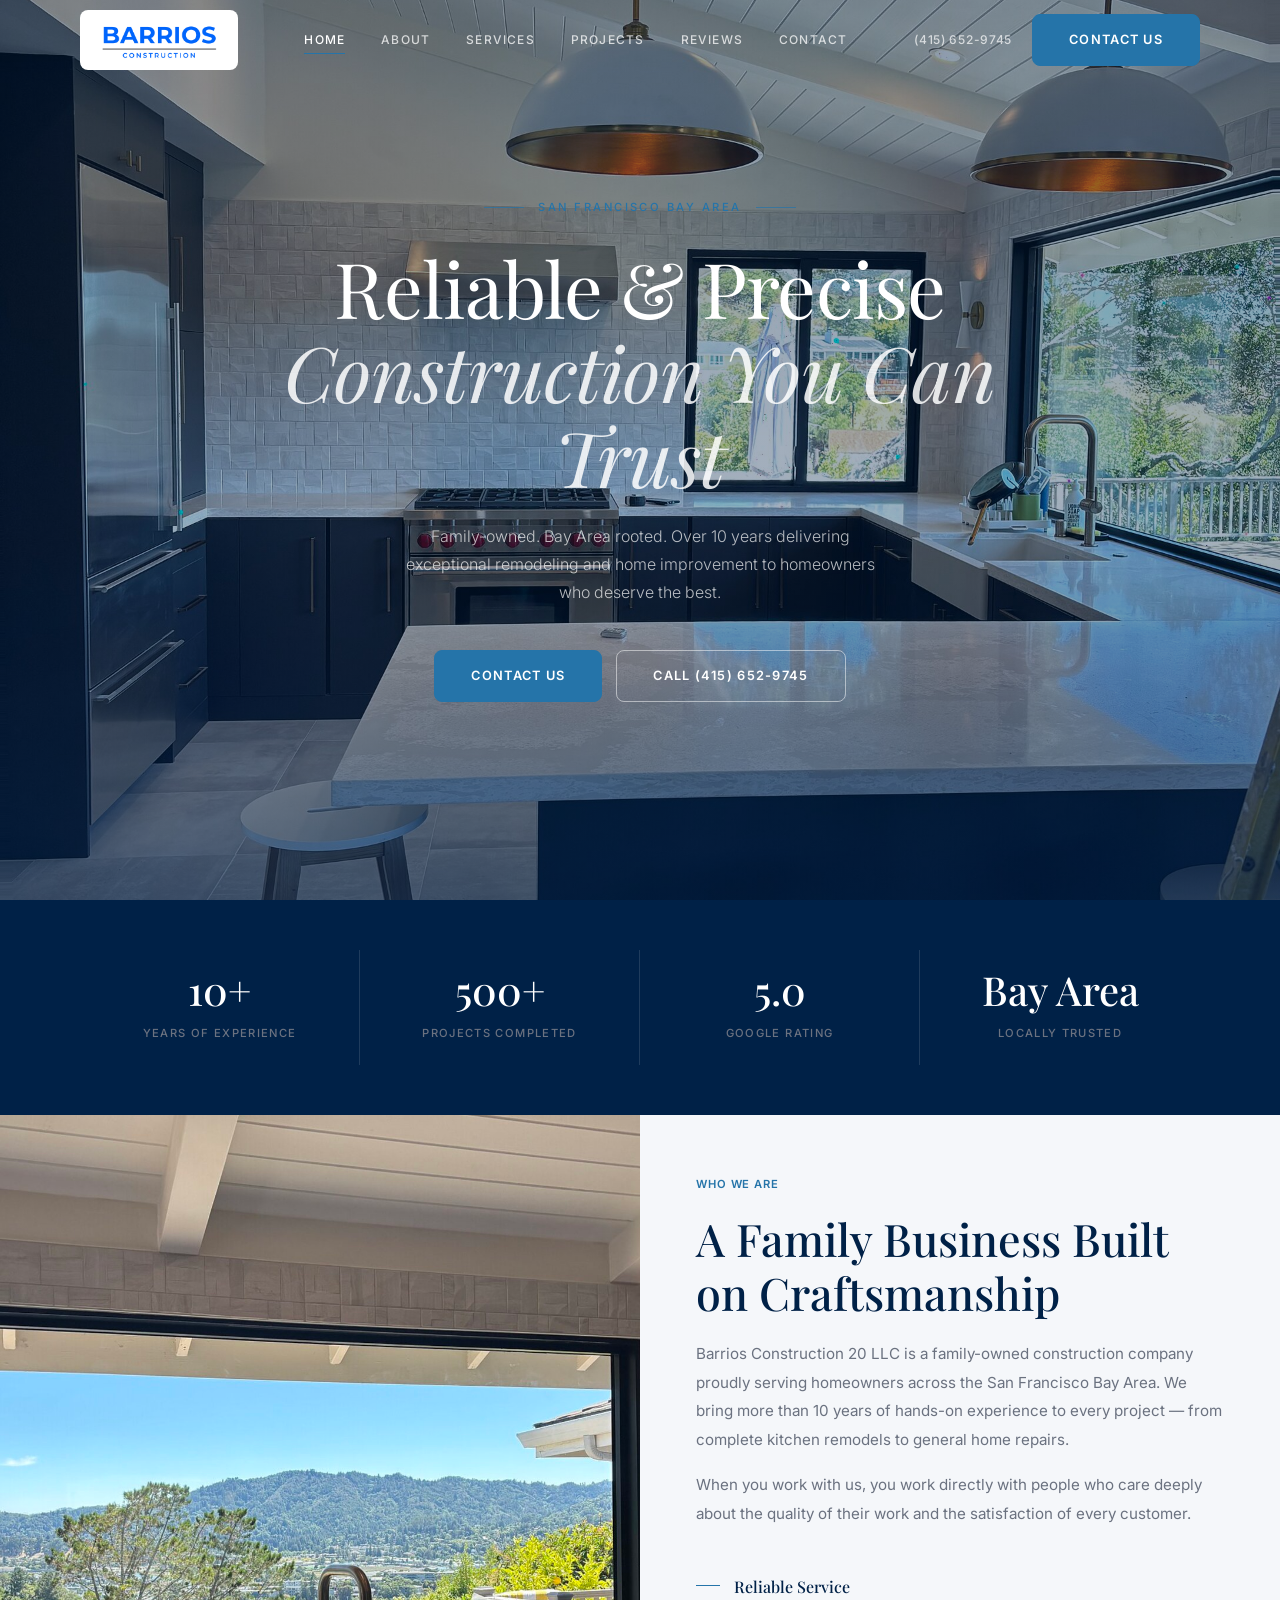
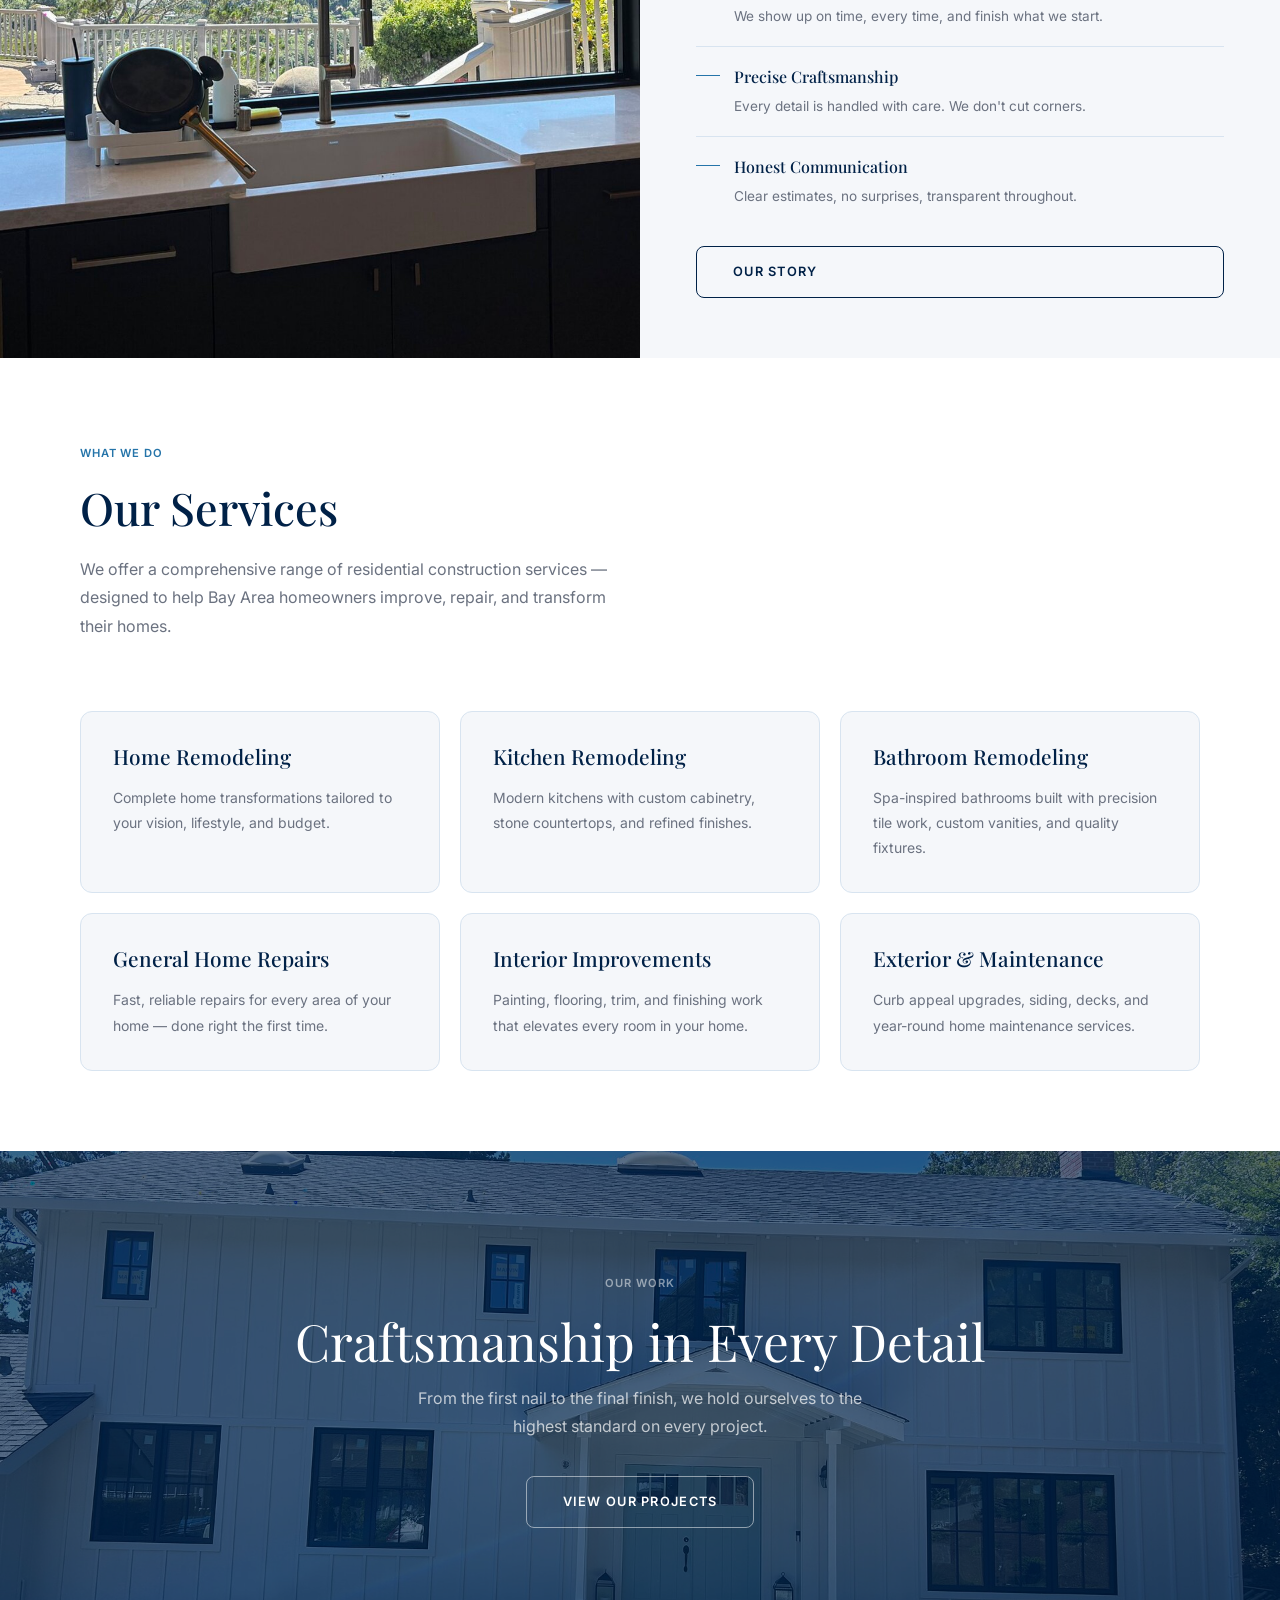
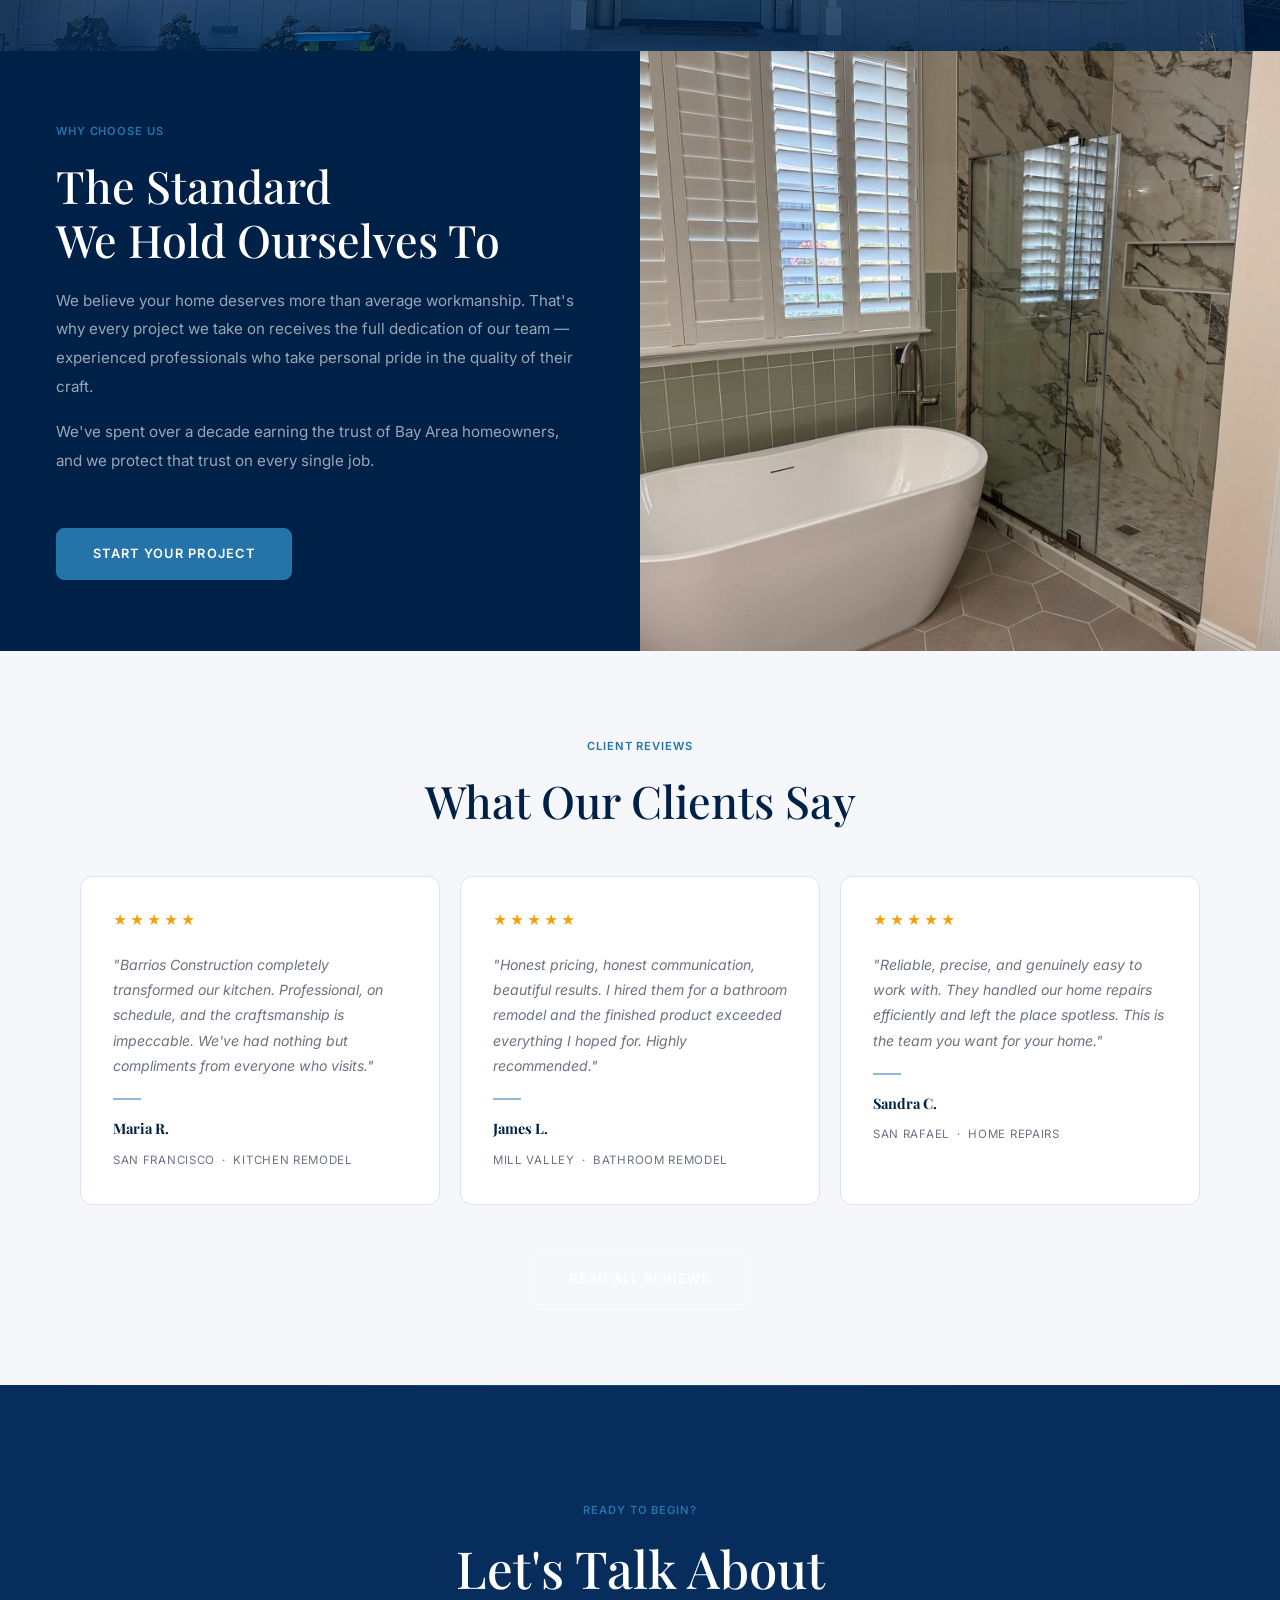
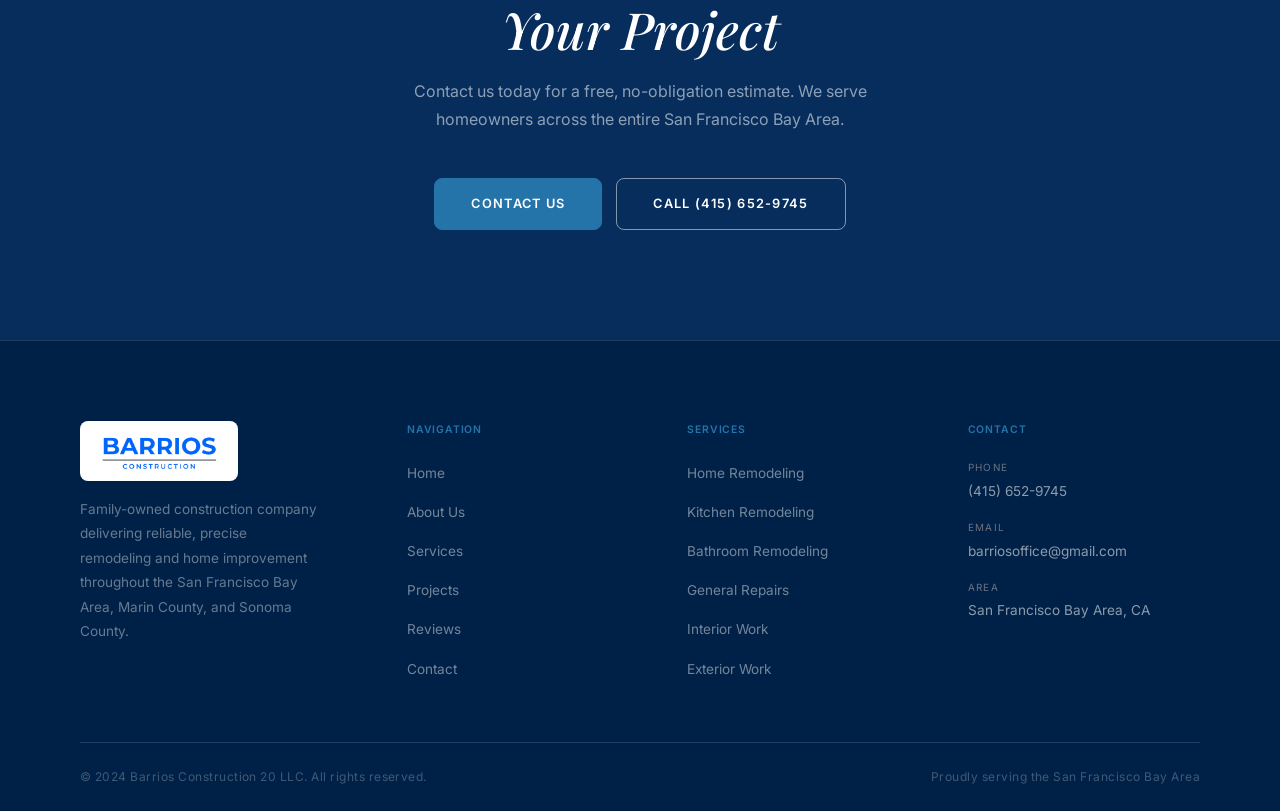
==== commit e4d90ac7: "Full site redesign: real photos, Marin County focus, modern UI - Swapped stock Unsplash images with " ====
--- a/index.html
+++ b/index.html
@@ -36,7 +36,7 @@
         </nav>
         <div class="header-cta">
           <a href="tel:4156529745" class="header-phone">(415) 652-9745</a>
-          <a href="contact.html" class="btn btn-gold">Free Estimate</a>
+          <a href="contact.html" class="btn btn-gold">Contact Us</a>
         </div>
         <button class="nav-toggle" aria-label="Menu" aria-expanded="false">
           <span></span><span></span><span></span>
@@ -56,13 +56,9 @@
         <h1>Reliable &amp; Precise<br><em>Construction You Can Trust</em></h1>
         <p class="hero-sub">Family-owned. Bay Area rooted. Over 10 years delivering exceptional remodeling and home improvement to homeowners who deserve the best.</p>
         <div class="hero-btns">
-          <a href="contact.html" class="btn btn-gold">Get a Free Estimate</a>
+          <a href="contact.html" class="btn btn-gold">Contact Us</a>
           <a href="tel:4156529745" class="btn btn-outline-white">Call (415) 652-9745</a>
         </div>
-      </div>
-      <div class="hero-scroll" aria-hidden="true">
-        <div class="scroll-line"></div>
-        <span>Scroll</span>
       </div>
     </section>
 
@@ -93,7 +89,7 @@
     <!-- ABOUT SPLIT -->
     <section class="split-section" aria-labelledby="about-heading">
       <div class="split-img">
-        <img src="https://images.unsplash.com/photo-1484154218962-a197022b5858?w=900&q=85" alt="Beautifully remodeled kitchen by Barrios Construction" loading="lazy" />
+        <img src="images/projects/kitchen-sink.jpg" alt="Beautifully remodeled kitchen by Barrios Construction" loading="lazy" />
       </div>
       <div class="split-content light">
         <span class="eyebrow">Who We Are</span>
@@ -137,40 +133,28 @@
         </div>
         <div class="services-grid">
           <div class="service-card">
-            <span class="service-num">01</span>
             <h3>Home Remodeling</h3>
             <p>Complete home transformations tailored to your vision, lifestyle, and budget.</p>
-            <a href="services.html#home-remodeling" class="service-link">Learn more &rarr;</a>
-          </div>
-          <div class="service-card">
-            <span class="service-num">02</span>
+          </div>
+          <div class="service-card">
             <h3>Kitchen Remodeling</h3>
             <p>Modern kitchens with custom cabinetry, stone countertops, and refined finishes.</p>
-            <a href="services.html#kitchen-remodeling" class="service-link">Learn more &rarr;</a>
-          </div>
-          <div class="service-card">
-            <span class="service-num">03</span>
+          </div>
+          <div class="service-card">
             <h3>Bathroom Remodeling</h3>
             <p>Spa-inspired bathrooms built with precision tile work, custom vanities, and quality fixtures.</p>
-            <a href="services.html#bathroom-remodeling" class="service-link">Learn more &rarr;</a>
-          </div>
-          <div class="service-card">
-            <span class="service-num">04</span>
+          </div>
+          <div class="service-card">
             <h3>General Home Repairs</h3>
             <p>Fast, reliable repairs for every area of your home — done right the first time.</p>
-            <a href="services.html#home-repairs" class="service-link">Learn more &rarr;</a>
-          </div>
-          <div class="service-card">
-            <span class="service-num">05</span>
+          </div>
+          <div class="service-card">
             <h3>Interior Improvements</h3>
             <p>Painting, flooring, trim, and finishing work that elevates every room in your home.</p>
-            <a href="services.html#interior-improvements" class="service-link">Learn more &rarr;</a>
-          </div>
-          <div class="service-card">
-            <span class="service-num">06</span>
+          </div>
+          <div class="service-card">
             <h3>Exterior &amp; Maintenance</h3>
             <p>Curb appeal upgrades, siding, decks, and year-round home maintenance services.</p>
-            <a href="services.html#exterior-improvements" class="service-link">Learn more &rarr;</a>
           </div>
         </div>
       </div>
@@ -178,7 +162,7 @@
 
     <!-- FULL BLEED IMAGE BANNER -->
     <div class="img-banner" aria-hidden="true">
-      <img src="https://images.unsplash.com/photo-1556912173-3bb406ef7e77?w=1600&q=85" alt="High-end kitchen remodel Bay Area" loading="lazy" />
+      <img src="images/projects/exterior-front.jpg" alt="High-end kitchen remodel Bay Area" loading="lazy" />
       <div class="img-banner-overlay">
         <span class="eyebrow eyebrow-light">Our Work</span>
         <h2>Craftsmanship in Every Detail</h2>
@@ -199,7 +183,7 @@
         </div>
       </div>
       <div class="split-img">
-        <img src="https://images.unsplash.com/photo-1552321554-5fefe8c9ef14?w=900&q=85" alt="Luxury bathroom remodel by Barrios Construction Bay Area" loading="lazy" />
+        <img src="images/projects/bathroom-shower.jpg" alt="Luxury bathroom remodel by Barrios Construction Bay Area" loading="lazy" />
       </div>
     </section>
 
@@ -208,7 +192,7 @@
       <div class="container">
         <div class="text-center">
           <span class="eyebrow">Client Reviews</span>
-          <h2 class="section-title section-title-light" id="testimonials-heading">What Our Clients Say</h2>
+          <h2 class="section-title" id="testimonials-heading">What Our Clients Say</h2>
         </div>
         <div class="testimonials-grid">
           <div class="testimonial-card">
@@ -226,7 +210,7 @@
             <div class="testimonial-divider"></div>
             <div class="testimonial-author">
               <strong>James L.</strong>
-              <span>Oakland &nbsp;·&nbsp; Bathroom Remodel</span>
+              <span>Mill Valley &nbsp;·&nbsp; Bathroom Remodel</span>
             </div>
           </div>
           <div class="testimonial-card">
@@ -235,7 +219,7 @@
             <div class="testimonial-divider"></div>
             <div class="testimonial-author">
               <strong>Sandra C.</strong>
-              <span>San Jose &nbsp;·&nbsp; Home Repairs</span>
+              <span>San Rafael &nbsp;·&nbsp; Home Repairs</span>
             </div>
           </div>
         </div>
@@ -252,7 +236,7 @@
         <h2 id="cta-heading">Let's Talk About<br><em>Your Project</em></h2>
         <p>Contact us today for a free, no-obligation estimate. We serve homeowners across the entire San Francisco Bay Area.</p>
         <div class="cta-btns">
-          <a href="contact.html" class="btn btn-gold">Request a Free Estimate</a>
+          <a href="contact.html" class="btn btn-gold">Contact Us</a>
           <a href="tel:4156529745" class="btn btn-outline-white">Call (415) 652-9745</a>
         </div>
       </div>
--- a/css/styles.css
+++ b/css/styles.css
@@ -31,7 +31,7 @@
   font-family: var(--sans);
   background: var(--white);
   color: var(--dark);
-  line-height: 1.6;
+  line-height: 1.7;
   -webkit-font-smoothing: antialiased;
 }
 img { max-width: 100%; height: auto; display: block; }
@@ -46,15 +46,15 @@
   padding: 0 40px;
 }
 
-.section-pad    { padding: 110px 0; }
-.section-pad-sm { padding: 70px 0; }
+.section-pad    { padding: 80px 0; }
+.section-pad-sm { padding: 56px 0; }
 
 .eyebrow {
   display: inline-block;
   font-family: var(--sans);
   font-size: 0.7rem;
   font-weight: 600;
-  letter-spacing: 0.18em;
+  letter-spacing: 0.08em;
   text-transform: uppercase;
   color: var(--gold);
   margin-bottom: 18px;
@@ -88,7 +88,7 @@
   align-items: center;
   gap: 10px;
   padding: 14px 36px;
-  border-radius: 100px;
+  border-radius: 8px;
   font-family: var(--sans);
   font-size: 0.8rem;
   font-weight: 600;
@@ -187,22 +187,22 @@
 }
 
 .logo-img-wrap {
+  display: flex;
+  align-items: center;
+  justify-content: center;
+  overflow: visible;
+  border-radius: 8px;
+  background: #fff;
+  padding: 8px 16px;
+}
+.logo-img {
+  height: 44px;
+  width: auto;
   display: block;
-  line-height: 1;
-  overflow: hidden;
-  border-radius: 6px;
-  background: #fff;
-}
-.logo-img {
-  height: 72px;
-  width: 220px;
-  display: block;
-  object-fit: cover;
-  object-position: center 50%;
+  object-fit: contain;
   padding: 0;
   background: transparent;
   border-radius: 0;
-  max-width: none;
 }
 
 /* Nav */
@@ -287,7 +287,7 @@
 .hero-bg {
   position: absolute;
   inset: 0;
-  background-image: url('https://images.unsplash.com/photo-1556911220-bff31c812dba?w=1800&q=90');
+  background-image: url('../images/projects/kitchen-hero.jpg');
   background-size: cover;
   background-position: center;
 }
@@ -296,9 +296,9 @@
   position: absolute;
   inset: 0;
   background: linear-gradient(to bottom,
-    rgba(0,33,71,0.55) 0%,
-    rgba(0,33,71,0.45) 60%,
-    rgba(0,33,71,0.75) 100%
+    rgba(0,33,71,0.45) 0%,
+    rgba(0,33,71,0.35) 60%,
+    rgba(0,33,71,0.65) 100%
   );
 }
 
@@ -360,6 +360,10 @@
   flex-wrap: wrap;
   gap: 14px;
 }
+.hero-btns .btn {
+  justify-content: center;
+  text-align: center;
+}
 
 .hero-scroll {
   position: absolute;
@@ -448,7 +452,7 @@
 .split-img:hover img { transform: scale(1.03); }
 
 .split-content {
-  padding: 90px 80px;
+  padding: 60px 56px;
   display: flex;
   flex-direction: column;
   justify-content: center;
@@ -526,20 +530,23 @@
 .services-grid {
   display: grid;
   grid-template-columns: repeat(3, 1fr);
-  gap: 1px;
-  background: var(--border-dark);
+  gap: 1.25rem;
+  background: transparent;
+  border: none;
+}
+
+.service-card {
+  background: var(--off-white);
+  padding: 2rem;
+  border-radius: 12px;
   border: 1px solid var(--border-dark);
-}
-
-.service-card {
-  background: var(--white);
-  padding: 48px 40px;
-  transition: background var(--transition);
+  transition: transform var(--transition), box-shadow var(--transition);
   cursor: default;
 }
 
 .service-card:hover {
-  background: var(--off-white);
+  transform: translateY(-3px);
+  box-shadow: 0 12px 32px rgba(0,0,0,0.08);
 }
 
 .service-num {
@@ -562,7 +569,7 @@
   font-size: 0.875rem;
   color: var(--gray);
   line-height: 1.8;
-  margin-bottom: 24px;
+  margin-bottom: 0;
 }
 
 .service-link {
@@ -629,7 +636,7 @@
 
 .filter-btn {
   padding: 9px 24px;
-  border-radius: 100px;
+  border-radius: 8px;
   border: 1px solid var(--border-dark);
   font-size: 0.72rem;
   font-weight: 600;
@@ -755,62 +762,65 @@
 
 /* ---------- Testimonials ---------- */
 .testimonials-section {
-  background: var(--dark);
+  background: var(--off-white);
 }
 
 .testimonials-grid {
   display: grid;
   grid-template-columns: repeat(3, 1fr);
-  gap: 24px;
-  margin-top: 60px;
+  gap: 1.25rem;
+  margin-top: 48px;
 }
 
 .testimonial-card {
-  border: 1px solid var(--border);
-  padding: 40px 36px;
-  transition: border-color var(--transition);
+  background: var(--white);
+  border: 1px solid var(--border-dark);
+  border-radius: 12px;
+  padding: 2rem;
+  transition: transform var(--transition), box-shadow var(--transition);
 }
 
 .testimonial-card:hover {
-  border-color: var(--gold);
+  transform: translateY(-3px);
+  box-shadow: 0 12px 32px rgba(0,0,0,0.08);
 }
 
 .quote-mark {
   font-family: var(--serif);
-  font-size: 4rem;
+  font-size: 3rem;
   color: var(--gold);
   line-height: 1;
+  margin-bottom: 12px;
+  opacity: 0.4;
+}
+
+.testimonial-text {
+  font-size: 0.88rem;
+  color: var(--gray);
+  line-height: 1.8;
+  margin-bottom: 1.25rem;
+  font-style: italic;
+}
+
+.testimonial-divider {
+  width: 28px;
+  height: 2px;
+  background: var(--gold);
   margin-bottom: 16px;
-  opacity: 0.6;
-}
-
-.testimonial-text {
-  font-size: 0.9rem;
-  color: rgba(255,255,255,0.65);
-  line-height: 1.85;
-  margin-bottom: 28px;
-  font-style: italic;
-}
-
-.testimonial-divider {
-  width: 32px;
-  height: 1px;
-  background: var(--gold);
-  margin-bottom: 20px;
-  opacity: 0.6;
+  opacity: 0.5;
 }
 
 .testimonial-author strong {
   display: block;
   font-family: var(--serif);
-  font-size: 0.95rem;
-  color: var(--white);
+  font-size: 0.9rem;
+  color: var(--dark);
   margin-bottom: 4px;
 }
 
 .testimonial-author span {
   font-size: 0.72rem;
-  letter-spacing: 0.1em;
+  letter-spacing: 0.06em;
   text-transform: uppercase;
   color: var(--gray);
 }
@@ -865,10 +875,10 @@
 /* ---------- Page Hero (inner pages) ---------- */
 .page-hero {
   position: relative;
-  height: 400px;
+  height: 320px;
   display: flex;
   align-items: flex-end;
-  padding-bottom: 60px;
+  padding-bottom: 48px;
   overflow: hidden;
 }
 
@@ -928,7 +938,7 @@
 
 .service-section-content {
   background: var(--off-white);
-  padding: 80px 70px;
+  padding: 56px 48px;
   display: flex;
   flex-direction: column;
   justify-content: center;
@@ -973,6 +983,10 @@
 .service-section.alt .service-section-content {
   background: var(--white);
 }
+
+.rating-strip { background: var(--dark); }
+.rating-strip-inner { display: flex; align-items: center; justify-content: space-between; flex-wrap: wrap; gap: 32px; }
+.rating-strip-left { display: flex; align-items: center; gap: 28px; }
 
 /* ---------- Reviews Page ---------- */
 .reviews-hero-extra {
@@ -1107,9 +1121,9 @@
 .form-group select,
 .form-group textarea {
   width: 100%;
-  padding: 14px 0;
-  border: none;
-  border-bottom: 1px solid var(--border-dark);
+  padding: 12px 16px;
+  border: 1px solid var(--border-dark);
+  border-radius: 8px;
   border-radius: 0;
   font-size: 0.92rem;
   font-family: var(--sans);
@@ -1122,13 +1136,15 @@
 .form-group input:focus,
 .form-group select:focus,
 .form-group textarea:focus {
-  border-bottom-color: var(--gold);
+  border-color: var(--gold);
+  outline: none;
+  box-shadow: 0 0 0 3px rgba(37,116,169,0.1);
 }
 
 .form-group input.error,
 .form-group select.error,
 .form-group textarea.error {
-  border-bottom-color: #C0392B;
+  border-color: #C0392B;
 }
 
 .form-group .error-msg {
@@ -1248,10 +1264,12 @@
 .footer-top {
   padding: 80px 0 60px;
   display: grid;
-  grid-template-columns: 1.6fr 1fr 1fr 1fr;
-  gap: 60px;
-}
-
+  grid-template-columns: 1.2fr 1fr 1fr 1fr;
+  gap: 48px;
+}
+
+.footer-brand { display: flex; flex-direction: column; align-items: flex-start; }
+.footer-brand .logo-img-wrap { display: inline-block; }
 .footer-brand .logo-name { font-size: 1.2rem; }
 
 .footer-tagline {
@@ -1265,7 +1283,7 @@
 .footer-col h4 {
   font-size: 0.65rem;
   font-weight: 600;
-  letter-spacing: 0.18em;
+  letter-spacing: 0.08em;
   text-transform: uppercase;
   color: var(--gold);
   margin-bottom: 20px;
@@ -1330,42 +1348,12 @@
 @media (max-width: 1024px) {
   .container { padding: 0 28px; }
 
-  .split-content { padding: 60px 48px; }
-
-  .services-grid { grid-template-columns: repeat(2, 1fr); }
-
-  .testimonials-grid { grid-template-columns: 1fr 1fr; }
-
-  .footer-top { grid-template-columns: 1fr 1fr; gap: 40px; }
-
-  .contact-grid { grid-template-columns: 1fr; gap: 60px; }
-
-  .service-section,
-  .split-section { grid-template-columns: 1fr; }
-
-  .service-section.reverse { direction: ltr; }
-
-  .service-section-img { height: 360px; }
-
-  .intro-strip-inner { grid-template-columns: repeat(2, 1fr); }
-  .intro-stat:nth-child(2) { border-right: none; }
-  .intro-stat:nth-child(3) { border-top: 1px solid var(--border); }
-  .intro-stat:nth-child(4) { border-right: none; border-top: 1px solid var(--border); }
-
-  .ba-grid { grid-template-columns: 1fr; }
-
-  .process-grid { grid-template-columns: 1fr 1fr; gap: 40px; }
-}
-
-@media (max-width: 768px) {
-  :root { --header-h: 64px; }
-
-  .container { padding: 0 20px; }
-  .section-pad { padding: 70px 0; }
+  .logo-img { height: 50px; }
 
   .main-nav,
-  .header-phone,
+  .header-phone { display: none; }
   .header-cta .btn { display: none; }
+  .nav-toggle { display: flex; }
 
   .main-nav.mobile-open {
     display: flex;
@@ -1380,13 +1368,48 @@
     z-index: 999;
     border-top: 1px solid var(--border);
   }
-
   .main-nav.mobile-open a {
     padding: 12px 8px;
     font-size: 0.9rem;
   }
 
-  .nav-toggle { display: flex; }
+  .split-content { padding: 60px 48px; }
+
+  .services-grid { grid-template-columns: repeat(2, 1fr); }
+
+  .testimonials-grid { grid-template-columns: 1fr 1fr; }
+
+  .footer-top { grid-template-columns: 1fr 1fr; gap: 40px; }
+
+  .contact-grid { grid-template-columns: 1fr; gap: 60px; }
+
+  .service-section,
+  .split-section { grid-template-columns: 1fr; }
+
+  .service-section.reverse { direction: ltr; }
+
+  .service-section-img { height: 360px; }
+
+  .intro-strip-inner { grid-template-columns: repeat(2, 1fr); }
+  .intro-stat:nth-child(2) { border-right: none; }
+  .intro-stat:nth-child(3) { border-top: 1px solid var(--border); }
+  .intro-stat:nth-child(4) { border-right: none; border-top: 1px solid var(--border); }
+
+  .ba-grid { grid-template-columns: 1fr; }
+
+  .process-grid { grid-template-columns: 1fr 1fr; gap: 40px; }
+}
+
+@media (max-width: 768px) {
+  :root { --header-h: 64px; }
+
+  .container { padding: 0 20px; }
+  .section-pad { padding: 70px 0; }
+
+  .logo-img { height: 44px; }
+
+  .split-img, .service-section-img { max-height: 300px; overflow: hidden; }
+  .split-img img, .service-section-img img { width: 100%; height: 100%; object-fit: cover; }
 
   .hero h1 { font-size: 2.6rem; }
 
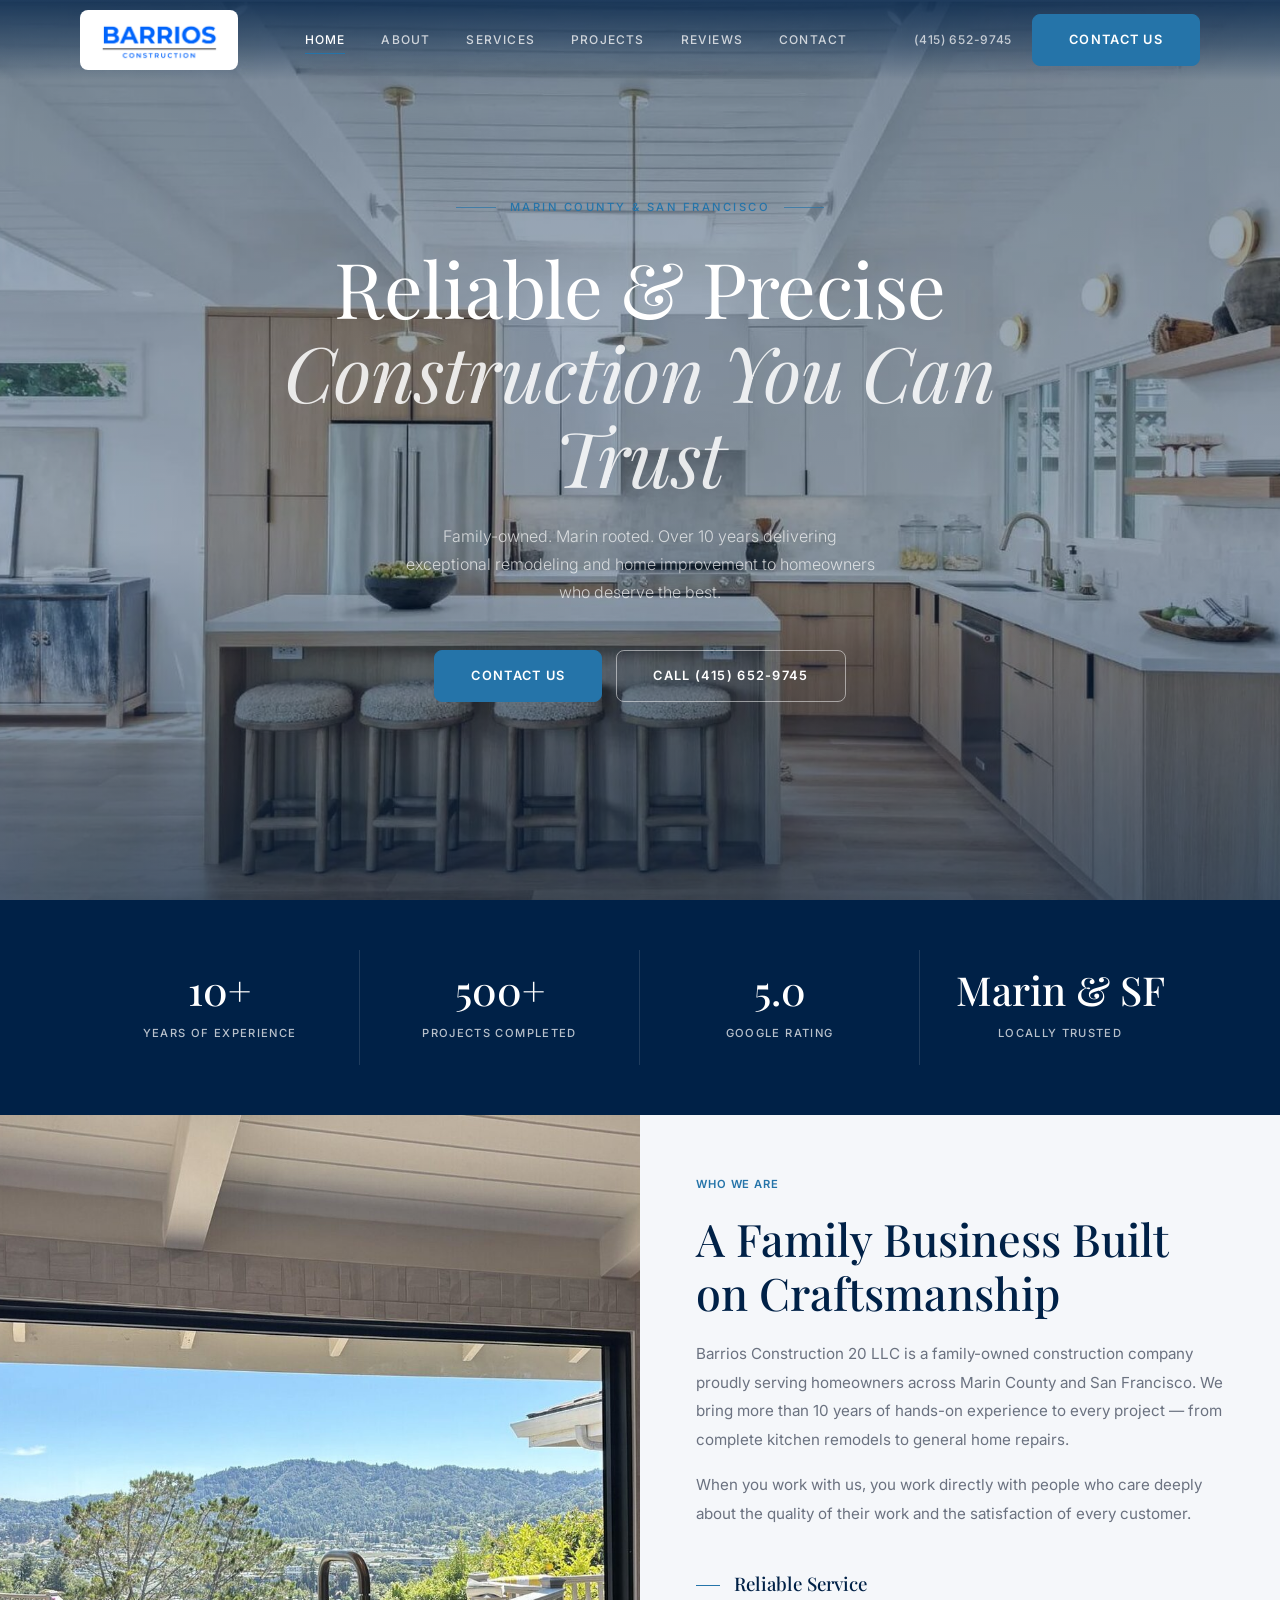
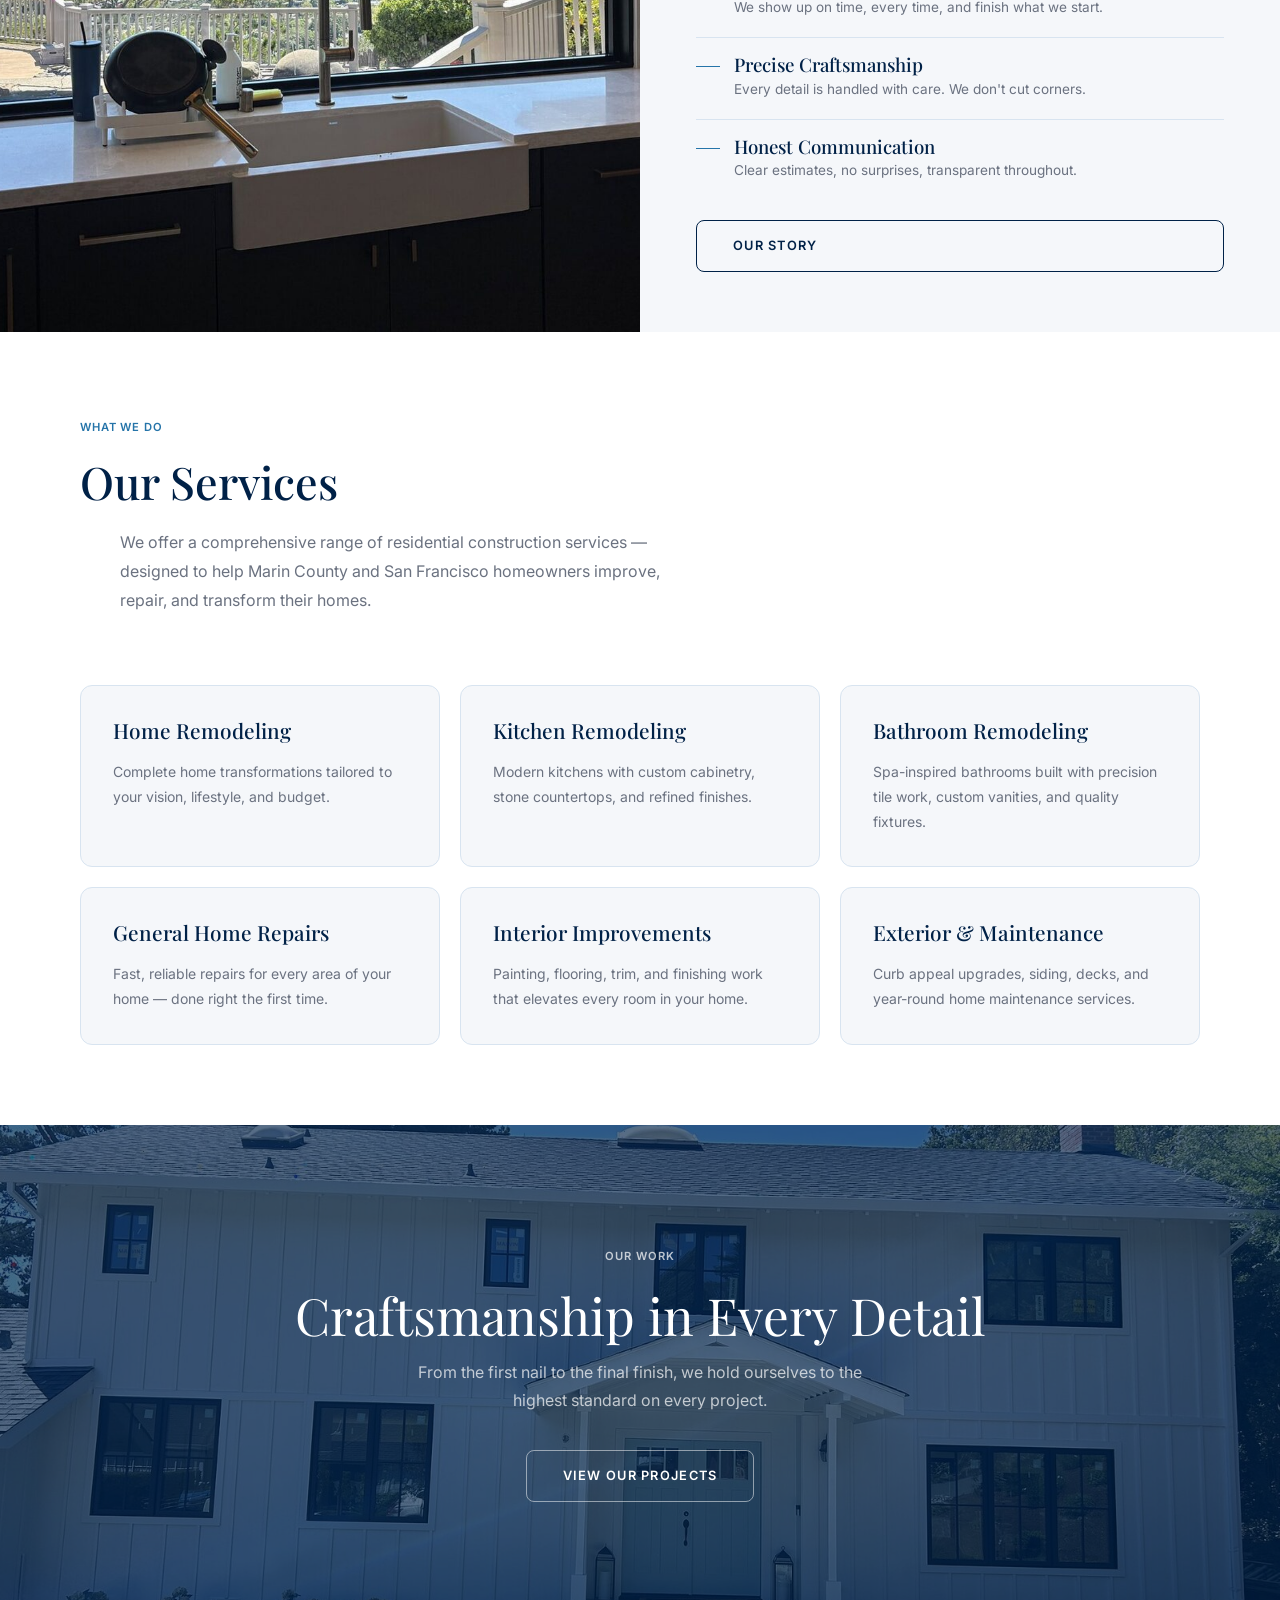
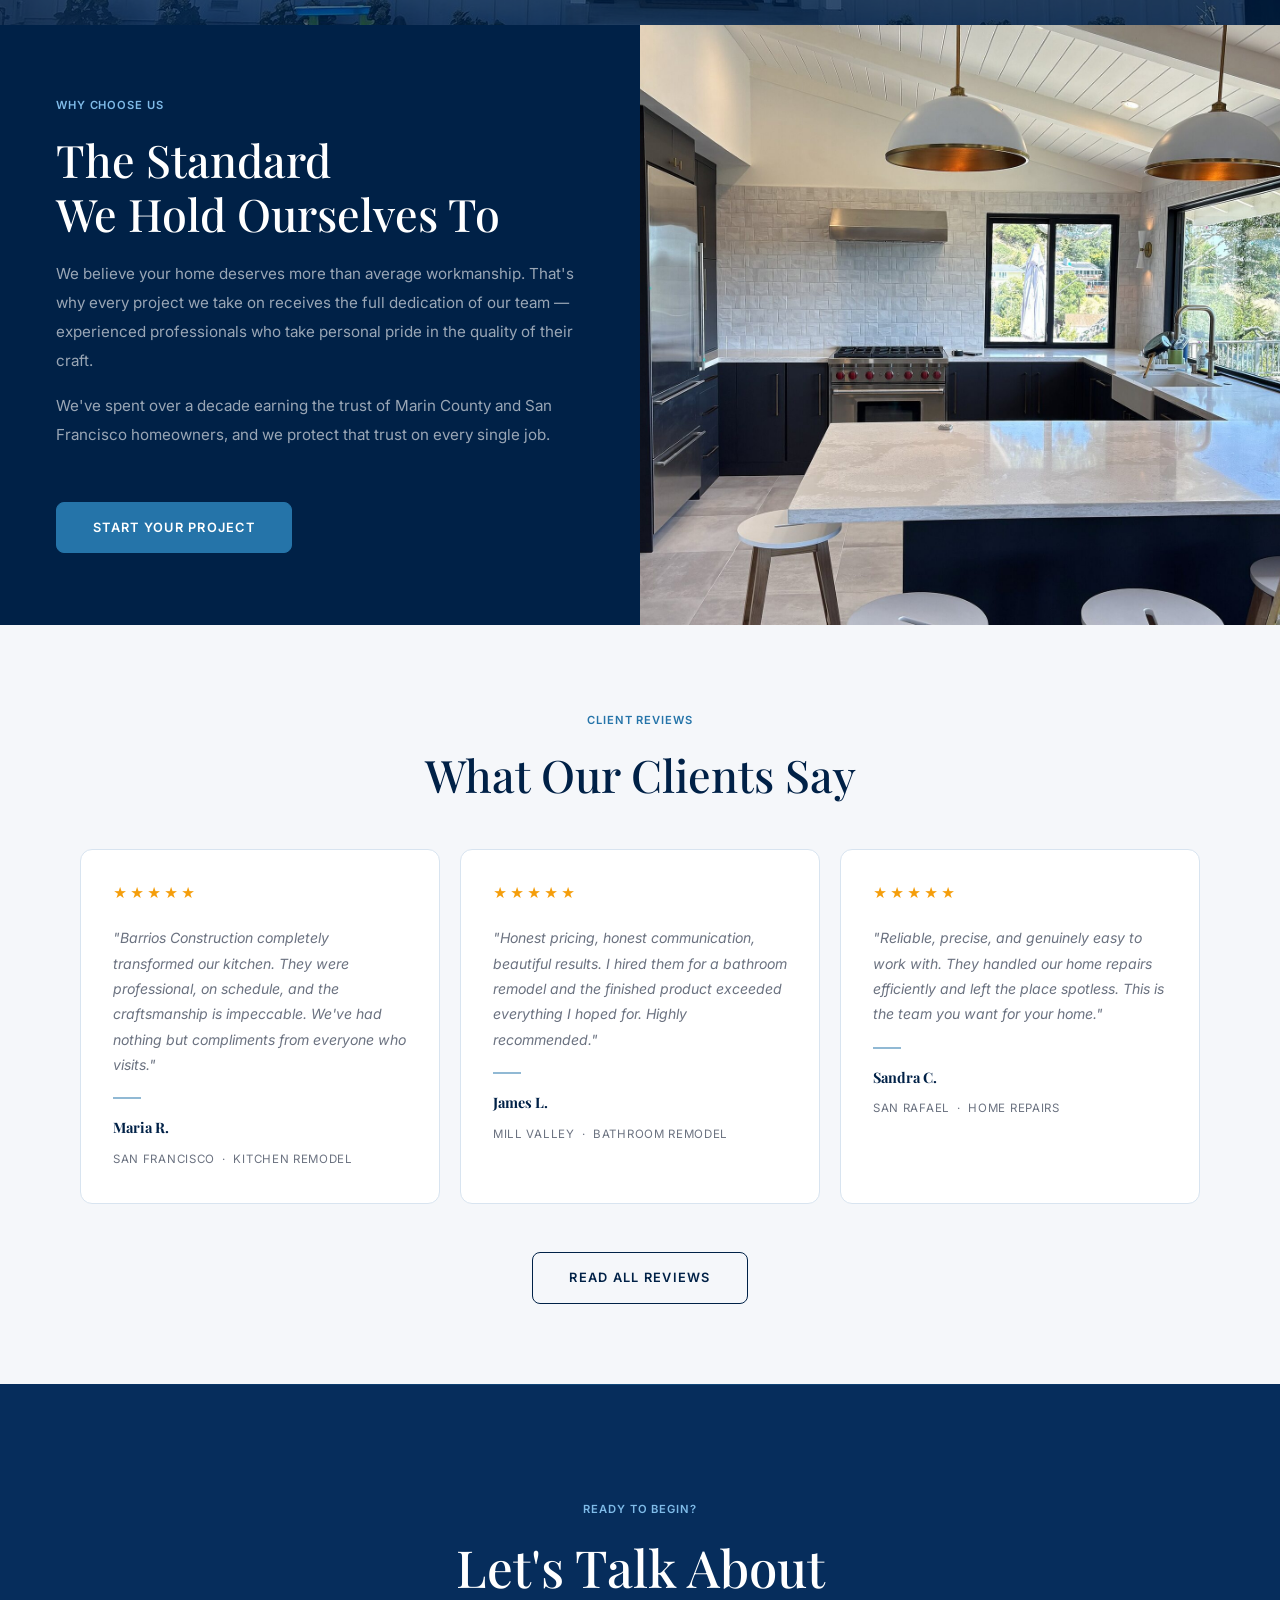
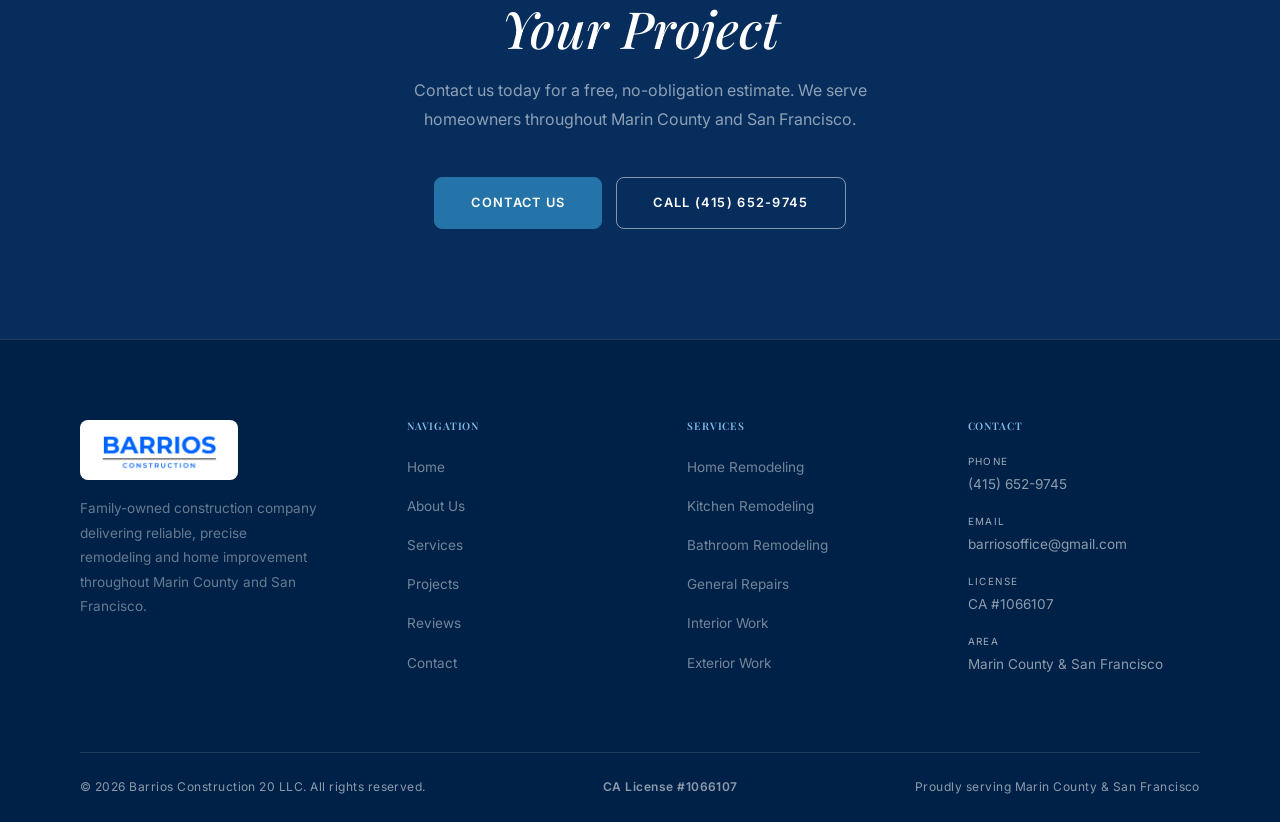
==== commit 4ca7d949: "Refresh site: Marin & SF positioning, CSLB license, accessibility fixes Content & positioning - Serv" ====
--- a/index.html
+++ b/index.html
@@ -3,18 +3,59 @@
 <head>
   <meta charset="UTF-8" />
   <meta name="viewport" content="width=device-width, initial-scale=1.0" />
-  <title>Barrios Construction 20 LLC | Remodeling Contractor — San Francisco Bay Area</title>
-  <meta name="description" content="Barrios Construction 20 LLC — family-owned remodeling contractor serving the San Francisco Bay Area. Kitchen remodeling, bathroom remodeling, and home improvement. Call (415) 652-9745." />
+  <title>Barrios Construction 20 LLC | Remodeling Contractor — Marin County &amp; San Francisco</title>
+  <meta name="description" content="Barrios Construction 20 LLC — family-owned remodeling contractor serving Marin County and San Francisco. Kitchen remodeling, bathroom remodeling, and home improvement. Call (415) 652-9745." />
   <link rel="stylesheet" href="css/styles.css" />
+
+  <link rel="canonical" href="https://barriosconstructions.com/" />
+
+  <link rel="icon" type="image/svg+xml" href="/favicon.svg" />
+  <link rel="icon" type="image/png" sizes="32x32" href="/favicon-32.png" />
+  <link rel="icon" href="/favicon.ico" sizes="32x32 16x16" />
+  <link rel="apple-touch-icon" sizes="180x180" href="/apple-touch-icon.png" />
+  <meta name="theme-color" content="#002147" />
+
+  <meta property="og:type" content="website" />
+  <meta property="og:site_name" content="Barrios Construction 20 LLC" />
+  <meta property="og:locale" content="en_US" />
+  <meta property="og:url" content="https://barriosconstructions.com/" />
+  <meta property="og:title" content="Barrios Construction 20 LLC | Remodeling Contractor — Marin County &amp; San Francisco" />
+  <meta property="og:description" content="Barrios Construction 20 LLC — family-owned remodeling contractor serving Marin County and San Francisco. Kitchen remodeling, bathroom remodeling, and home improvement. Call (415) 652-9745." />
+  <meta property="og:image" content="https://barriosconstructions.com/images/og-cover.jpg" />
+  <meta property="og:image:width" content="1200" />
+  <meta property="og:image:height" content="630" />
+  <meta property="og:image:alt" content="Kitchen remodel by Barrios Construction in Marin County" />
+
+  <meta name="twitter:card" content="summary_large_image" />
+  <meta name="twitter:title" content="Barrios Construction 20 LLC | Remodeling Contractor — Marin County &amp; San Francisco" />
+  <meta name="twitter:description" content="Barrios Construction 20 LLC — family-owned remodeling contractor serving Marin County and San Francisco. Kitchen remodeling, bathroom remodeling, and home improvement. Call (415) 652-9745." />
+  <meta name="twitter:image" content="https://barriosconstructions.com/images/og-cover.jpg" />
   <script type="application/ld+json">
   {
     "@context": "https://schema.org",
     "@type": "GeneralContractor",
+    "@id": "https://barriosconstructions.com/#business",
     "name": "Barrios Construction 20 LLC",
+    "url": "https://barriosconstructions.com/",
+    "logo": "https://barriosconstructions.com/images/barrios-logo.png",
+    "image": "https://barriosconstructions.com/images/og-cover.jpg",
+    "description": "Family-owned remodeling contractor serving Marin County and San Francisco. Kitchen remodeling, bathroom remodeling, and home improvement.",
     "telephone": "+14156529745",
     "email": "barriosoffice@gmail.com",
-    "areaServed": "San Francisco Bay Area",
-    "address": { "@type": "PostalAddress", "addressRegion": "CA", "addressCountry": "US" }
+    "priceRange": "$$",
+    "identifier": { "@type": "PropertyValue", "name": "CSLB License", "value": "1066107" },
+    "address": { "@type": "PostalAddress", "addressRegion": "CA", "addressCountry": "US" },
+    "areaServed": [
+      { "@type": "AdministrativeArea", "name": "Marin County, California" },
+      { "@type": "City", "name": "San Francisco, California" }
+    ],
+    "openingHoursSpecification": [{
+      "@type": "OpeningHoursSpecification",
+      "dayOfWeek": ["Monday","Tuesday","Wednesday","Thursday","Friday"],
+      "opens": "07:00",
+      "closes": "18:00"
+    }],
+    "knowsAbout": ["Kitchen Remodeling","Bathroom Remodeling","Home Remodeling","General Home Repairs","Interior Improvements","Exterior Improvements"]
   }
   </script>
 </head>
@@ -24,7 +65,7 @@
     <div class="container">
       <div class="header-inner">
         <a href="index.html" class="logo logo-img-wrap">
-          <img src="images/barrios-logo.png" alt="Barrios Construction" class="logo-img" />
+          <img src="images/barrios-logo.png" width="512" height="179" alt="Barrios Construction" class="logo-img" />
         </a>
         <nav class="main-nav" aria-label="Main">
           <a href="index.html" class="active">Home</a>
@@ -52,9 +93,9 @@
       <div class="hero-bg"></div>
       <div class="hero-overlay"></div>
       <div class="hero-content">
-        <div class="hero-eyebrow">San Francisco Bay Area</div>
+        <div class="hero-eyebrow">Marin County &amp; San Francisco</div>
         <h1>Reliable &amp; Precise<br><em>Construction You Can Trust</em></h1>
-        <p class="hero-sub">Family-owned. Bay Area rooted. Over 10 years delivering exceptional remodeling and home improvement to homeowners who deserve the best.</p>
+        <p class="hero-sub">Family-owned. Marin rooted. Over 10 years delivering exceptional remodeling and home improvement to homeowners who deserve the best.</p>
         <div class="hero-btns">
           <a href="contact.html" class="btn btn-gold">Contact Us</a>
           <a href="tel:4156529745" class="btn btn-outline-white">Call (415) 652-9745</a>
@@ -79,7 +120,7 @@
             <span>Google Rating</span>
           </div>
           <div class="intro-stat">
-            <strong>Bay Area</strong>
+            <strong>Marin &amp; SF</strong>
             <span>Locally Trusted</span>
           </div>
         </div>
@@ -89,32 +130,32 @@
     <!-- ABOUT SPLIT -->
     <section class="split-section" aria-labelledby="about-heading">
       <div class="split-img">
-        <img src="images/projects/kitchen-sink.jpg" alt="Beautifully remodeled kitchen by Barrios Construction" loading="lazy" />
+        <img src="images/projects/kitchen-sink.jpg" width="1600" height="1193" alt="Beautifully remodeled kitchen by Barrios Construction" loading="lazy" />
       </div>
       <div class="split-content light">
         <span class="eyebrow">Who We Are</span>
         <h2 class="section-title" id="about-heading">A Family Business Built on Craftsmanship</h2>
-        <p>Barrios Construction 20 LLC is a family-owned construction company proudly serving homeowners across the San Francisco Bay Area. We bring more than 10 years of hands-on experience to every project — from complete kitchen remodels to general home repairs.</p>
+        <p>Barrios Construction 20 LLC is a family-owned construction company proudly serving homeowners across Marin County and San Francisco. We bring more than 10 years of hands-on experience to every project — from complete kitchen remodels to general home repairs.</p>
         <p>When you work with us, you work directly with people who care deeply about the quality of their work and the satisfaction of every customer.</p>
         <div class="values-list">
           <div class="value-item">
             <div class="value-line"></div>
             <div>
-              <h4>Reliable Service</h4>
+              <h3>Reliable Service</h3>
               <p>We show up on time, every time, and finish what we start.</p>
             </div>
           </div>
           <div class="value-item">
             <div class="value-line"></div>
             <div>
-              <h4>Precise Craftsmanship</h4>
+              <h3>Precise Craftsmanship</h3>
               <p>Every detail is handled with care. We don't cut corners.</p>
             </div>
           </div>
           <div class="value-item">
             <div class="value-line"></div>
             <div>
-              <h4>Honest Communication</h4>
+              <h3>Honest Communication</h3>
               <p>Clear estimates, no surprises, transparent throughout.</p>
             </div>
           </div>
@@ -129,7 +170,7 @@
         <div class="services-intro">
           <span class="eyebrow">What We Do</span>
           <h2 class="section-title" id="services-heading">Our Services</h2>
-          <p class="section-sub">We offer a comprehensive range of residential construction services — designed to help Bay Area homeowners improve, repair, and transform their homes.</p>
+          <p class="section-sub">We offer a comprehensive range of residential construction services — designed to help Marin County and San Francisco homeowners improve, repair, and transform their homes.</p>
         </div>
         <div class="services-grid">
           <div class="service-card">
@@ -161,8 +202,8 @@
     </section>
 
     <!-- FULL BLEED IMAGE BANNER -->
-    <div class="img-banner" aria-hidden="true">
-      <img src="images/projects/exterior-front.jpg" alt="High-end kitchen remodel Bay Area" loading="lazy" />
+    <div class="img-banner">
+      <img src="images/projects/exterior-front.jpg" width="1600" height="1200" alt="" aria-hidden="true" loading="lazy" />
       <div class="img-banner-overlay">
         <span class="eyebrow eyebrow-light">Our Work</span>
         <h2>Craftsmanship in Every Detail</h2>
@@ -177,13 +218,13 @@
         <span class="eyebrow">Why Choose Us</span>
         <h2 class="section-title section-title-light" id="quality-heading">The Standard<br>We Hold Ourselves To</h2>
         <p>We believe your home deserves more than average workmanship. That's why every project we take on receives the full dedication of our team — experienced professionals who take personal pride in the quality of their craft.</p>
-        <p>We've spent over a decade earning the trust of Bay Area homeowners, and we protect that trust on every single job.</p>
+        <p>We've spent over a decade earning the trust of Marin County and San Francisco homeowners, and we protect that trust on every single job.</p>
         <div style="margin-top: 36px;">
           <a href="contact.html" class="btn btn-gold">Start Your Project</a>
         </div>
       </div>
       <div class="split-img">
-        <img src="images/projects/bathroom-shower.jpg" alt="Luxury bathroom remodel by Barrios Construction Bay Area" loading="lazy" />
+        <img src="images/projects/kitchen-hero.jpg" width="1600" height="1344" alt="Kitchen remodel by Barrios Construction in Marin County" loading="lazy" />
       </div>
     </section>
 
@@ -197,7 +238,7 @@
         <div class="testimonials-grid">
           <div class="testimonial-card">
             <div class="stars"><span class="star">★</span><span class="star">★</span><span class="star">★</span><span class="star">★</span><span class="star">★</span></div>
-            <p class="testimonial-text">"Barrios Construction completely transformed our kitchen. Professional, on schedule, and the craftsmanship is impeccable. We've had nothing but compliments from everyone who visits."</p>
+            <p class="testimonial-text">"Barrios Construction completely transformed our kitchen. They were professional, on schedule, and the craftsmanship is impeccable. We've had nothing but compliments from everyone who visits."</p>
             <div class="testimonial-divider"></div>
             <div class="testimonial-author">
               <strong>Maria R.</strong>
@@ -224,7 +265,7 @@
           </div>
         </div>
         <div class="text-center" style="margin-top: 48px;">
-          <a href="reviews.html" class="btn btn-outline-white">Read All Reviews</a>
+          <a href="reviews.html" class="btn btn-outline-dark">Read All Reviews</a>
         </div>
       </div>
     </section>
@@ -234,7 +275,7 @@
       <div class="container">
         <span class="eyebrow">Ready to Begin?</span>
         <h2 id="cta-heading">Let's Talk About<br><em>Your Project</em></h2>
-        <p>Contact us today for a free, no-obligation estimate. We serve homeowners across the entire San Francisco Bay Area.</p>
+        <p>Contact us today for a free, no-obligation estimate. We serve homeowners throughout Marin County and San Francisco.</p>
         <div class="cta-btns">
           <a href="contact.html" class="btn btn-gold">Contact Us</a>
           <a href="tel:4156529745" class="btn btn-outline-white">Call (415) 652-9745</a>
@@ -250,12 +291,12 @@
       <div class="footer-top">
         <div class="footer-brand">
           <a href="index.html" class="logo logo-img-wrap">
-            <img src="images/barrios-logo.png" alt="Barrios Construction" class="logo-img" />
+            <img src="images/barrios-logo.png" width="512" height="179" alt="Barrios Construction" class="logo-img" />
           </a>
-          <p class="footer-tagline">Family-owned construction company delivering reliable, precise remodeling and home improvement throughout the San Francisco Bay Area, Marin County, and Sonoma County.</p>
+          <p class="footer-tagline">Family-owned construction company delivering reliable, precise remodeling and home improvement throughout Marin County and San Francisco.</p>
         </div>
         <div class="footer-col">
-          <h4>Navigation</h4>
+          <h3>Navigation</h3>
           <ul>
             <li><a href="index.html">Home</a></li>
             <li><a href="about.html">About Us</a></li>
@@ -266,7 +307,7 @@
           </ul>
         </div>
         <div class="footer-col">
-          <h4>Services</h4>
+          <h3>Services</h3>
           <ul>
             <li><a href="services.html">Home Remodeling</a></li>
             <li><a href="services.html">Kitchen Remodeling</a></li>
@@ -277,7 +318,7 @@
           </ul>
         </div>
         <div class="footer-col">
-          <h4>Contact</h4>
+          <h3>Contact</h3>
           <div class="footer-contact-item">
             <span class="footer-contact-label">Phone</span>
             <a href="tel:4156529745" class="footer-contact-value">(415) 652-9745</a>
@@ -287,14 +328,19 @@
             <a href="mailto:barriosoffice@gmail.com" class="footer-contact-value">barriosoffice@gmail.com</a>
           </div>
           <div class="footer-contact-item">
+            <span class="footer-contact-label">License</span>
+            <span class="footer-contact-value">CA #1066107</span>
+          </div>
+          <div class="footer-contact-item">
             <span class="footer-contact-label">Area</span>
-            <span class="footer-contact-value">San Francisco Bay Area, CA</span>
+            <span class="footer-contact-value">Marin County &amp; San Francisco</span>
           </div>
         </div>
       </div>
       <div class="footer-bottom">
-        <p>&copy; 2024 Barrios Construction 20 LLC. All rights reserved.</p>
-        <p>Proudly serving the San Francisco Bay Area</p>
+        <p>&copy; 2026 Barrios Construction 20 LLC. All rights reserved.</p>
+        <p class="footer-license">CA License #1066107</p>
+        <p>Proudly serving Marin County &amp; San Francisco</p>
       </div>
     </div>
   </footer>
--- a/css/styles.css
+++ b/css/styles.css
@@ -9,8 +9,10 @@
   --dark:        #002147;
   --dark-2:      #062D5C;
   --dark-3:      #0E3870;
-  --gold:        #2574A9;
-  --gold-light:  #3A8DC4;
+  --accent:        #2574A9;
+  --accent-light:  #3A8DC4;
+  /* Accent legible on the navy backgrounds — #2574A9 is only 3.17:1 there. */
+  --accent-on-dark: #7FBBE8;
   --white:       #FFFFFF;
   --off-white:   #F5F7FA;
   --gray:        #6B7280;
@@ -56,11 +58,17 @@
   font-weight: 600;
   letter-spacing: 0.08em;
   text-transform: uppercase;
-  color: var(--gold);
+  color: var(--accent);
   margin-bottom: 18px;
 }
 
-.eyebrow-light { color: rgba(255,255,255,0.5); }
+.eyebrow-light { color: rgba(255,255,255,0.72); }
+
+/* .eyebrow uses --accent, which fails AA on navy — lift it on dark sections */
+.cta-section .eyebrow,
+.featured-projects .eyebrow,
+.split-content.dark .eyebrow,
+.hero-eyebrow { color: var(--accent-on-dark); }
 
 h1, h2, h3 { font-family: var(--serif); font-weight: 500; line-height: 1.2; }
 
@@ -80,7 +88,9 @@
 }
 
 .text-center { text-align: center; }
-.text-center .section-sub { margin: 0 auto; }
+.text-center .section-sub,
+.featured-projects-intro .section-sub,
+.services-intro .section-sub { margin-left: auto; margin-right: auto; }
 
 /* ---------- Buttons ---------- */
 .btn {
@@ -99,13 +109,13 @@
 }
 
 .btn-gold {
-  background: var(--gold);
-  color: var(--white);
-  border: 1px solid var(--gold);
+  background: var(--accent);
+  color: var(--white);
+  border: 1px solid var(--accent);
 }
 .btn-gold:hover {
-  background: var(--gold-light);
-  border-color: var(--gold-light);
+  background: var(--accent-light);
+  border-color: var(--accent-light);
 }
 
 .btn-outline-white {
@@ -134,11 +144,11 @@
 
 .btn-outline-gold {
   background: transparent;
-  color: var(--gold);
-  border: 1px solid var(--gold);
+  color: var(--accent);
+  border: 1px solid var(--accent);
 }
 .btn-outline-gold:hover {
-  background: var(--gold);
+  background: var(--accent);
   color: var(--white);
 }
 
@@ -153,12 +163,26 @@
   transition: background var(--transition), box-shadow var(--transition);
 }
 
+/* Scrim so the white nav stays readable over bright hero photos before scroll */
+.site-header::before {
+  content: '';
+  position: absolute;
+  inset: 0;
+  background: linear-gradient(to bottom, rgba(0,33,71,0.78) 0%, rgba(0,33,71,0.42) 55%, rgba(0,33,71,0) 100%);
+  pointer-events: none;
+  transition: opacity var(--transition);
+}
+
 .site-header.scrolled {
   background: var(--dark);
   box-shadow: 0 2px 40px rgba(0,0,0,0.3);
 }
 
+.site-header.scrolled::before { opacity: 0; }
+
 .header-inner {
+  position: relative;
+  z-index: 1;
   display: flex;
   align-items: center;
   justify-content: space-between;
@@ -170,20 +194,6 @@
   display: flex;
   flex-direction: column;
   line-height: 1.2;
-}
-.logo-name {
-  font-family: var(--serif);
-  font-size: 1.15rem;
-  font-weight: 600;
-  color: var(--white);
-  letter-spacing: 0.02em;
-}
-.logo-sub {
-  font-size: 0.65rem;
-  font-weight: 400;
-  letter-spacing: 0.15em;
-  text-transform: uppercase;
-  color: var(--gold);
 }
 
 .logo-img-wrap {
@@ -227,7 +237,7 @@
   left: 0;
   width: 0;
   height: 1px;
-  background: var(--gold);
+  background: var(--accent);
   transition: width var(--transition);
 }
 .main-nav a:hover,
@@ -252,7 +262,7 @@
   color: rgba(255,255,255,0.7);
   transition: color var(--transition);
 }
-.header-phone:hover { color: var(--gold); }
+.header-phone:hover { color: var(--accent); }
 
 .nav-toggle {
   display: none;
@@ -287,7 +297,7 @@
 .hero-bg {
   position: absolute;
   inset: 0;
-  background-image: url('../images/projects/kitchen-hero.jpg');
+  background-image: url('../images/projects/terra-linda/kitchen-after.jpg');
   background-size: cover;
   background-position: center;
 }
@@ -314,7 +324,7 @@
   font-weight: 500;
   letter-spacing: 0.22em;
   text-transform: uppercase;
-  color: var(--gold);
+  color: var(--accent);
   margin-bottom: 28px;
   display: flex;
   align-items: center;
@@ -327,7 +337,7 @@
   display: inline-block;
   width: 40px;
   height: 1px;
-  background: var(--gold);
+  background: var(--accent);
   opacity: 0.7;
 }
 
@@ -365,29 +375,6 @@
   text-align: center;
 }
 
-.hero-scroll {
-  position: absolute;
-  bottom: 40px;
-  left: 50%;
-  transform: translateX(-50%);
-  z-index: 2;
-  display: flex;
-  flex-direction: column;
-  align-items: center;
-  gap: 8px;
-  color: rgba(255,255,255,0.4);
-  font-size: 0.65rem;
-  letter-spacing: 0.15em;
-  text-transform: uppercase;
-}
-
-.scroll-line {
-  width: 1px;
-  height: 48px;
-  background: linear-gradient(to bottom, rgba(255,255,255,0.4), transparent);
-  animation: scrollPulse 2s ease-in-out infinite;
-}
-
 @keyframes scrollPulse {
   0%, 100% { opacity: 0.4; }
   50% { opacity: 1; }
@@ -427,7 +414,7 @@
   font-weight: 500;
   letter-spacing: 0.12em;
   text-transform: uppercase;
-  color: var(--gray);
+  color: rgba(255,255,255,0.72);
 }
 
 /* ---------- About / Story ---------- */
@@ -496,7 +483,7 @@
 .value-line {
   width: 24px;
   height: 1px;
-  background: var(--gold);
+  background: var(--accent);
   margin-top: 12px;
   flex-shrink: 0;
 }
@@ -552,7 +539,7 @@
 .service-num {
   font-family: var(--serif);
   font-size: 0.8rem;
-  color: var(--gold);
+  color: var(--accent);
   letter-spacing: 0.1em;
   margin-bottom: 24px;
   display: block;
@@ -571,19 +558,6 @@
   line-height: 1.8;
   margin-bottom: 0;
 }
-
-.service-link {
-  font-size: 0.72rem;
-  font-weight: 600;
-  letter-spacing: 0.12em;
-  text-transform: uppercase;
-  color: var(--gold);
-  display: inline-flex;
-  align-items: center;
-  gap: 8px;
-  transition: gap var(--transition);
-}
-.service-link:hover { gap: 14px; }
 
 /* ---------- Full-bleed Image Banner ---------- */
 .img-banner {
@@ -627,6 +601,7 @@
 
 /* ---------- Gallery ---------- */
 .gallery-filters {
+  margin-bottom: 0;
   display: flex;
   align-items: center;
   gap: 8px;
@@ -648,26 +623,29 @@
 .filter-btn:hover,
 .filter-btn.active {
   border-color: var(--dark);
-  color: var(--dark);
   background: var(--dark);
   color: var(--white);
 }
 
+/* Grid, not CSS columns: keeps reading order left-to-right and stops items
+   jumping between columns when the category filter hides tiles. */
 .gallery-masonry {
-  columns: 3;
-  column-gap: 16px;
+  display: grid;
+  grid-template-columns: repeat(3, 1fr);
+  gap: 16px;
 }
 
 .gallery-item {
-  break-inside: avoid;
-  margin-bottom: 16px;
   overflow: hidden;
   position: relative;
   cursor: pointer;
+  aspect-ratio: 4 / 3;
 }
 
 .gallery-item img {
   width: 100%;
+  height: 100%;
+  object-fit: cover;
   display: block;
   transition: transform 0.5s ease;
 }
@@ -706,58 +684,142 @@
 
 .gallery-item.hidden { display: none; }
 
-/* ---------- Before / After ---------- */
-.ba-grid {
+/* ---------- Featured Projects ---------- */
+.featured-projects {
+  background: var(--dark);
+  padding: 100px 0;
+}
+
+.featured-projects-intro {
+  text-align: center;
+  margin-bottom: 80px;
+}
+
+.featured-projects-intro .section-title {
+  color: var(--white);
+  margin-top: 10px;
+}
+
+.featured-project {
+  max-width: 1100px;
+  margin: 0 auto 96px;
+}
+
+.featured-project:last-child { margin-bottom: 0; }
+
+/* Project info below slider */
+.ba-info {
+  background: #0f1a26;
+  padding: 28px 36px;
+  border-radius: 0 0 4px 4px;
+  display: flex;
+  align-items: flex-start;
+  justify-content: space-between;
+  gap: 24px;
+  flex-wrap: wrap;
+}
+
+.ba-info-text h3 {
+  color: var(--white);
+  font-size: 1.25rem;
+  font-weight: 400;
+  margin-bottom: 6px;
+}
+
+.ba-info-text p {
+  color: rgba(255,255,255,0.5);
+  font-size: 0.85rem;
+  line-height: 1.7;
+  max-width: 540px;
+}
+
+.ba-tags {
+  display: flex;
+  gap: 8px;
+  flex-wrap: wrap;
+  margin-top: 14px;
+}
+
+.ba-tag {
+  font-size: 0.6rem;
+  font-weight: 600;
+  letter-spacing: 0.12em;
+  text-transform: uppercase;
+  padding: 5px 12px;
+  border: 1px solid rgba(255,255,255,0.15);
+  color: rgba(255,255,255,0.45);
+  border-radius: 2px;
+}
+
+.ba-location {
+  font-size: 0.7rem;
+  font-weight: 500;
+  letter-spacing: 0.1em;
+  text-transform: uppercase;
+  color: var(--accent);
+  white-space: nowrap;
+  padding-top: 4px;
+}
+
+/* Side-by-side before/after panels */
+.ba-sidebyside {
   display: grid;
   grid-template-columns: 1fr 1fr;
-  gap: 24px;
-}
-
-.ba-pair {}
-
-.ba-images {
-  display: grid;
-  grid-template-columns: 1fr 1fr;
-  gap: 3px;
-  margin-bottom: 0;
-}
-
-.ba-img-wrap {
+  gap: 4px;
+  border-radius: 4px 4px 0 0;
+  overflow: hidden;
+}
+
+.ba-panel {
   position: relative;
+  aspect-ratio: 3/2;
   overflow: hidden;
-  aspect-ratio: 1;
-}
-
-.ba-img-wrap img {
+}
+
+.ba-panel img {
   width: 100%;
   height: 100%;
   object-fit: cover;
-}
-
-.ba-badge {
+  display: block;
+  transition: transform 0.5s ease;
+}
+
+.ba-panel:hover img { transform: scale(1.03); }
+
+.ba-panel-label {
   position: absolute;
-  top: 14px;
-  left: 14px;
-  font-size: 0.62rem;
-  font-weight: 600;
+  bottom: 16px; left: 16px;
+  font-size: 0.6rem;
+  font-weight: 700;
   letter-spacing: 0.14em;
   text-transform: uppercase;
   padding: 5px 12px;
-  background: rgba(20,20,20,0.75);
   color: var(--white);
   backdrop-filter: blur(4px);
 }
 
-.ba-badge.after { background: rgba(184,150,90,0.85); }
-
-.ba-caption {
-  background: var(--dark);
-  padding: 18px 22px;
-  font-size: 0.75rem;
-  font-weight: 500;
-  letter-spacing: 0.08em;
-  text-transform: uppercase;
-  color: rgba(255,255,255,0.6);
+.ba-panel-label.before { background: rgba(20,20,20,0.72); }
+.ba-panel-label.after  { background: rgba(37,116,169,0.90); }
+.ba-panel-label.result { background: rgba(37,116,169,0.90); }
+
+/* Terra Linda full-width kitchen showcase */
+.tl-showcase-full {
+  position: relative;
+  aspect-ratio: 3/2;
+  border-radius: 4px 4px 0 0;
+  overflow: hidden;
+}
+
+.tl-showcase-full img {
+  width: 100%;
+  height: 100%;
+  object-fit: cover;
+  display: block;
+}
+
+@media (max-width: 600px) {
+  .ba-sidebyside { grid-template-columns: 1fr; }
+  .ba-panel { aspect-ratio: 4/3; }
 }
 
 /* ---------- Testimonials ---------- */
@@ -785,15 +847,6 @@
   box-shadow: 0 12px 32px rgba(0,0,0,0.08);
 }
 
-.quote-mark {
-  font-family: var(--serif);
-  font-size: 3rem;
-  color: var(--gold);
-  line-height: 1;
-  margin-bottom: 12px;
-  opacity: 0.4;
-}
-
 .testimonial-text {
   font-size: 0.88rem;
   color: var(--gray);
@@ -805,7 +858,7 @@
 .testimonial-divider {
   width: 28px;
   height: 2px;
-  background: var(--gold);
+  background: var(--accent);
   margin-bottom: 16px;
   opacity: 0.5;
 }
@@ -847,7 +900,7 @@
   position: absolute;
   top: 0; left: 0; right: 0;
   height: 1px;
-  background: linear-gradient(to right, transparent, var(--gold), transparent);
+  background: linear-gradient(to right, transparent, var(--accent), transparent);
   opacity: 0.4;
 }
 
@@ -976,7 +1029,7 @@
   width: 5px;
   height: 5px;
   border-radius: 50%;
-  background: var(--gold);
+  background: var(--accent);
   flex-shrink: 0;
 }
 
@@ -987,14 +1040,6 @@
 .rating-strip { background: var(--dark); }
 .rating-strip-inner { display: flex; align-items: center; justify-content: space-between; flex-wrap: wrap; gap: 32px; }
 .rating-strip-left { display: flex; align-items: center; gap: 28px; }
-
-/* ---------- Reviews Page ---------- */
-.reviews-hero-extra {
-  margin-top: 20px;
-  display: flex;
-  align-items: center;
-  gap: 16px;
-}
 
 .big-rating {
   font-family: var(--serif);
@@ -1010,26 +1055,6 @@
   letter-spacing: 0.1em;
   text-transform: uppercase;
   color: rgba(255,255,255,0.5);
-}
-
-.google-link-card {
-  display: inline-flex;
-  align-items: center;
-  gap: 10px;
-  padding: 14px 28px;
-  border: 1px solid var(--border-dark);
-  font-size: 0.78rem;
-  font-weight: 600;
-  letter-spacing: 0.06em;
-  color: var(--dark);
-  transition: all var(--transition);
-  margin-bottom: 60px;
-}
-
-.google-link-card:hover {
-  background: var(--dark);
-  color: var(--white);
-  border-color: var(--dark);
 }
 
 /* ---------- Contact Page ---------- */
@@ -1067,7 +1092,7 @@
   font-weight: 600;
   letter-spacing: 0.15em;
   text-transform: uppercase;
-  color: var(--gold);
+  color: var(--accent);
   width: 80px;
   flex-shrink: 0;
   padding-top: 2px;
@@ -1081,7 +1106,7 @@
 .contact-detail-value a {
   transition: color var(--transition);
 }
-.contact-detail-value a:hover { color: var(--gold); }
+.contact-detail-value a:hover { color: var(--accent); }
 
 .area-tags {
   display: flex;
@@ -1101,7 +1126,6 @@
 }
 
 /* Contact Form */
-.contact-form-wrap {}
 
 .form-group {
   margin-bottom: 24px;
@@ -1124,7 +1148,6 @@
   padding: 12px 16px;
   border: 1px solid var(--border-dark);
   border-radius: 8px;
-  border-radius: 0;
   font-size: 0.92rem;
   font-family: var(--sans);
   color: var(--dark);
@@ -1136,7 +1159,7 @@
 .form-group input:focus,
 .form-group select:focus,
 .form-group textarea:focus {
-  border-color: var(--gold);
+  border-color: var(--accent);
   outline: none;
   box-shadow: 0 0 0 3px rgba(37,116,169,0.1);
 }
@@ -1178,8 +1201,8 @@
   display: none;
   margin-top: 20px;
   padding: 16px 20px;
-  border-left: 3px solid var(--gold);
-  background: rgba(184,150,90,0.06);
+  border-left: 3px solid var(--accent);
+  background: rgba(37,116,169,0.06);
   font-size: 0.85rem;
   color: var(--dark);
 }
@@ -1193,12 +1216,11 @@
   margin-top: 70px;
 }
 
-.process-step {}
 
 .process-num {
   font-family: var(--serif);
   font-size: 3rem;
-  color: var(--gold);
+  color: var(--accent);
   opacity: 0.3;
   line-height: 1;
   margin-bottom: 20px;
@@ -1270,7 +1292,6 @@
 
 .footer-brand { display: flex; flex-direction: column; align-items: flex-start; }
 .footer-brand .logo-img-wrap { display: inline-block; }
-.footer-brand .logo-name { font-size: 1.2rem; }
 
 .footer-tagline {
   font-size: 0.85rem;
@@ -1280,12 +1301,12 @@
   max-width: 240px;
 }
 
-.footer-col h4 {
+.footer-col h3 {
   font-size: 0.65rem;
   font-weight: 600;
   letter-spacing: 0.08em;
   text-transform: uppercase;
-  color: var(--gold);
+  color: var(--accent-on-dark);
   margin-bottom: 20px;
 }
 
@@ -1314,7 +1335,7 @@
   font-size: 0.62rem;
   letter-spacing: 0.14em;
   text-transform: uppercase;
-  color: var(--gray);
+  color: rgba(255,255,255,0.62);
 }
 
 .footer-contact-value {
@@ -1337,8 +1358,15 @@
 
 .footer-bottom p {
   font-size: 0.75rem;
-  color: rgba(255,255,255,0.25);
+  color: rgba(255,255,255,0.55);
   letter-spacing: 0.04em;
+}
+
+.footer-license {
+  color: var(--white);
+  font-weight: 600;
+  letter-spacing: 0.06em;
+  white-space: nowrap;
 }
 
 /* ============================================================
@@ -1395,8 +1423,6 @@
   .intro-stat:nth-child(3) { border-top: 1px solid var(--border); }
   .intro-stat:nth-child(4) { border-right: none; border-top: 1px solid var(--border); }
 
-  .ba-grid { grid-template-columns: 1fr; }
-
   .process-grid { grid-template-columns: 1fr 1fr; gap: 40px; }
 }
 
@@ -1421,7 +1447,10 @@
 
   .testimonials-grid { grid-template-columns: 1fr; }
 
-  .gallery-masonry { columns: 2; }
+  .gallery-masonry { grid-template-columns: repeat(2, 1fr); }
+
+  .ba-info { flex-direction: column; gap: 16px; }
+  .ba-location { padding-top: 0; }
 
   .footer-top { grid-template-columns: 1fr; gap: 36px; }
 
@@ -1440,6 +1469,13 @@
   .hero h1 { font-size: 2rem; }
   .hero-btns { flex-direction: column; align-items: center; }
   .cta-btns { flex-direction: column; align-items: center; }
-  .gallery-masonry { columns: 1; }
-  .ba-images { grid-template-columns: 1fr 1fr; }
-}
+  .gallery-masonry { grid-template-columns: 1fr; }
+}
+
+/* Gallery tiles are keyboard-operable (see js/main.js) */
+.gallery-item:focus-visible,
+.filter-btn:focus-visible,
+.lightbox-close:focus-visible {
+  outline: 3px solid var(--accent-on-dark);
+  outline-offset: 3px;
+}
